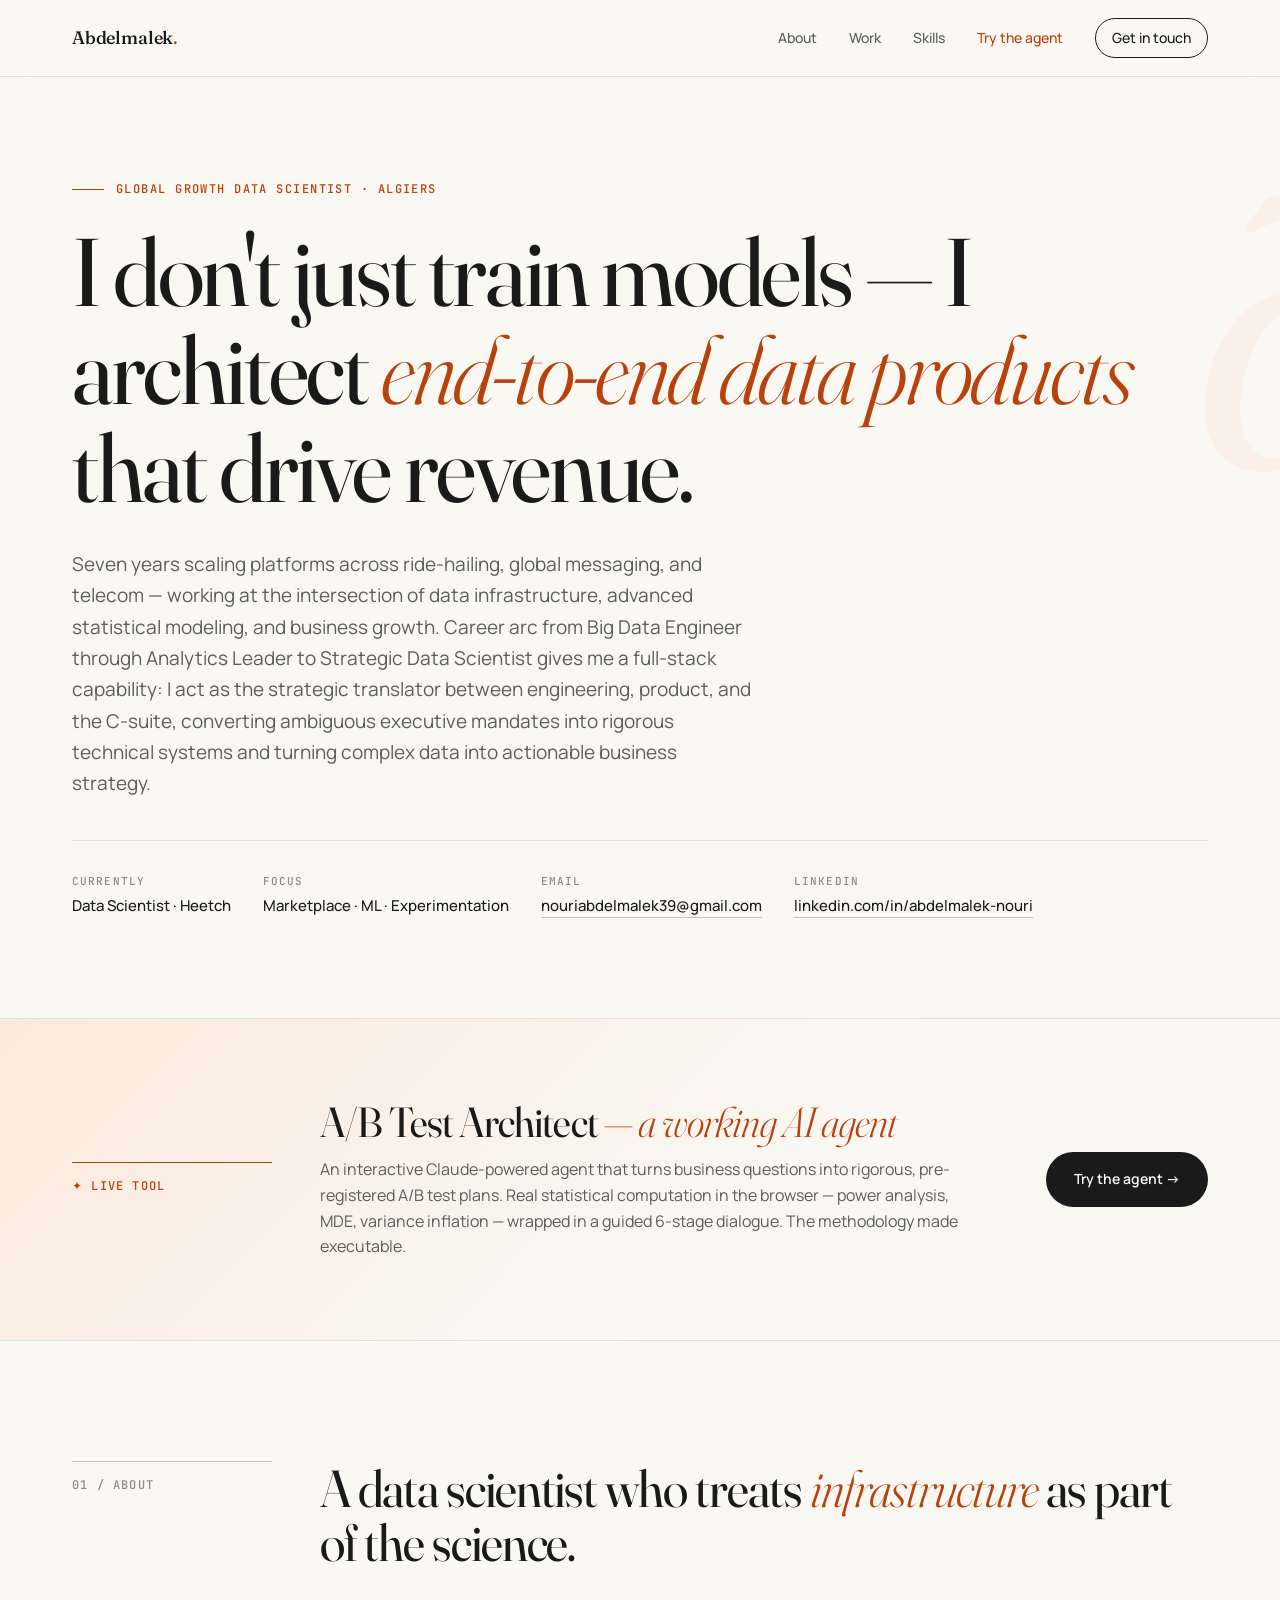
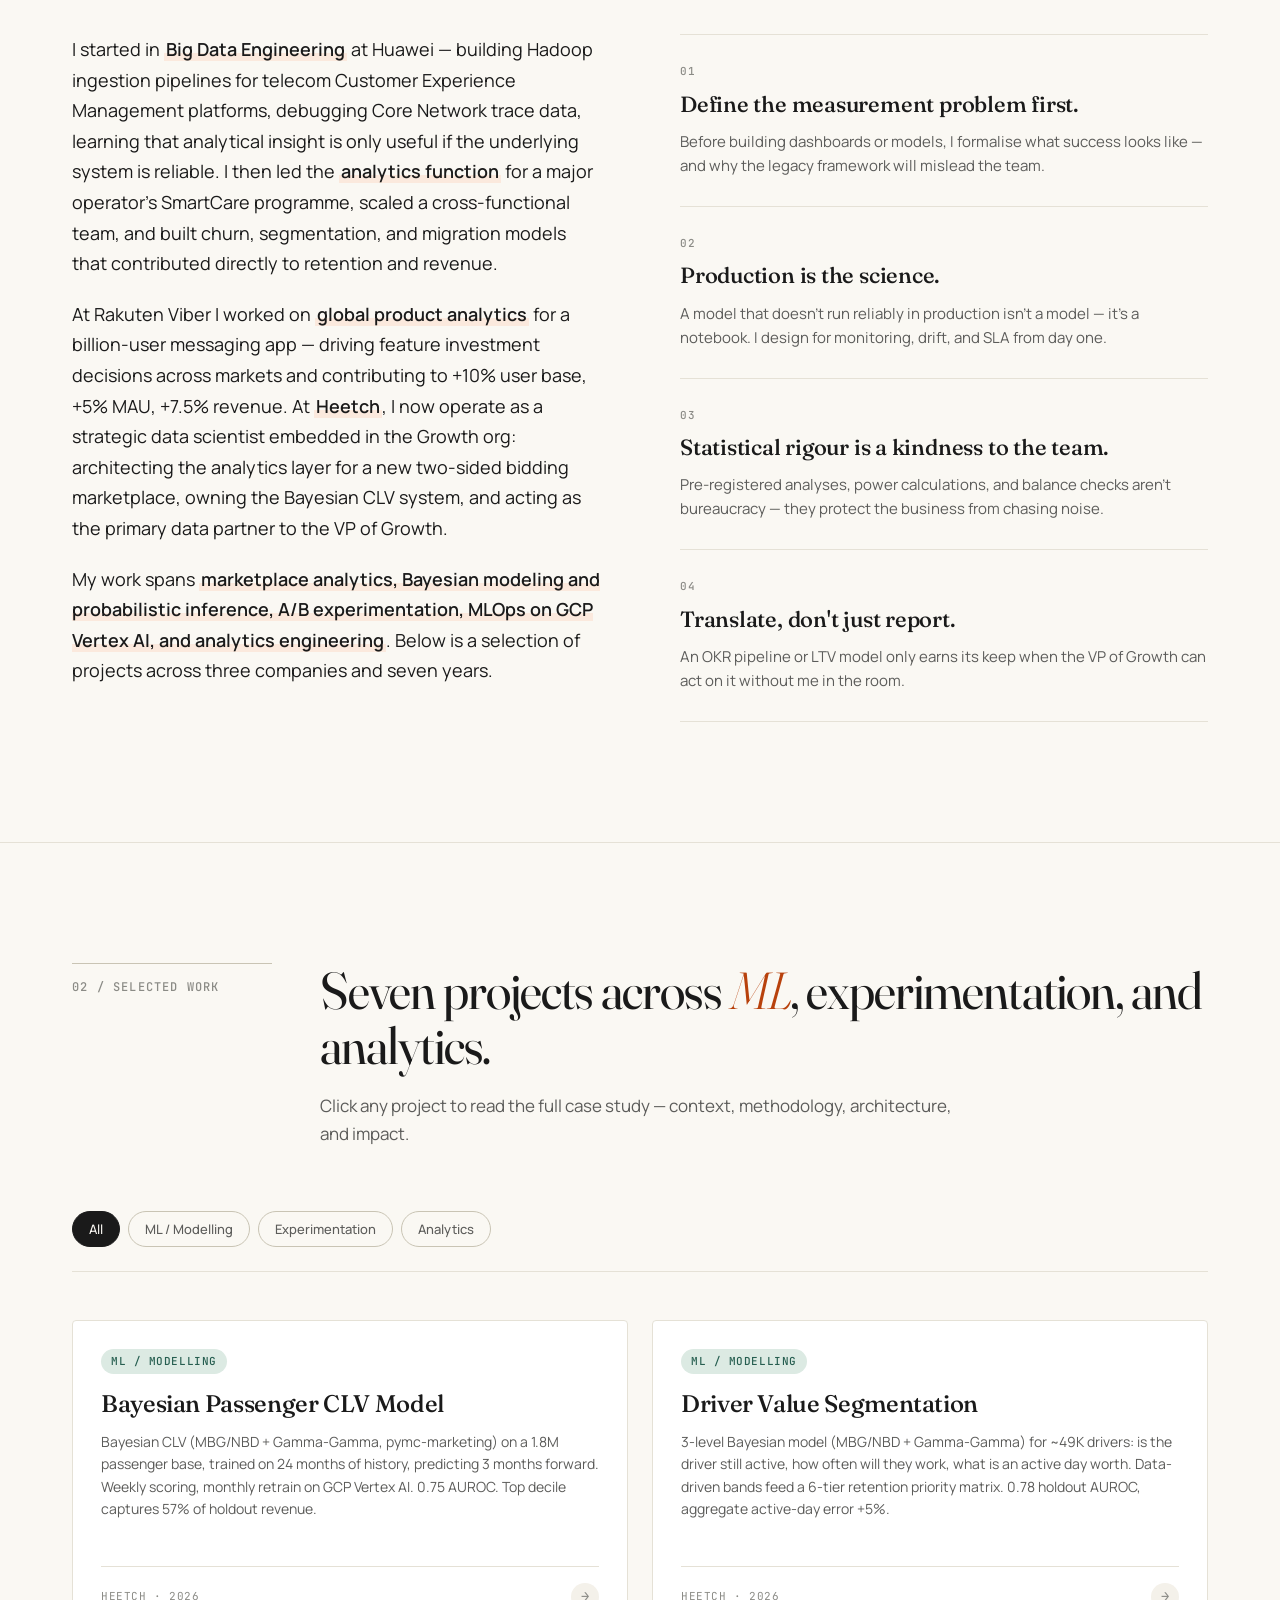
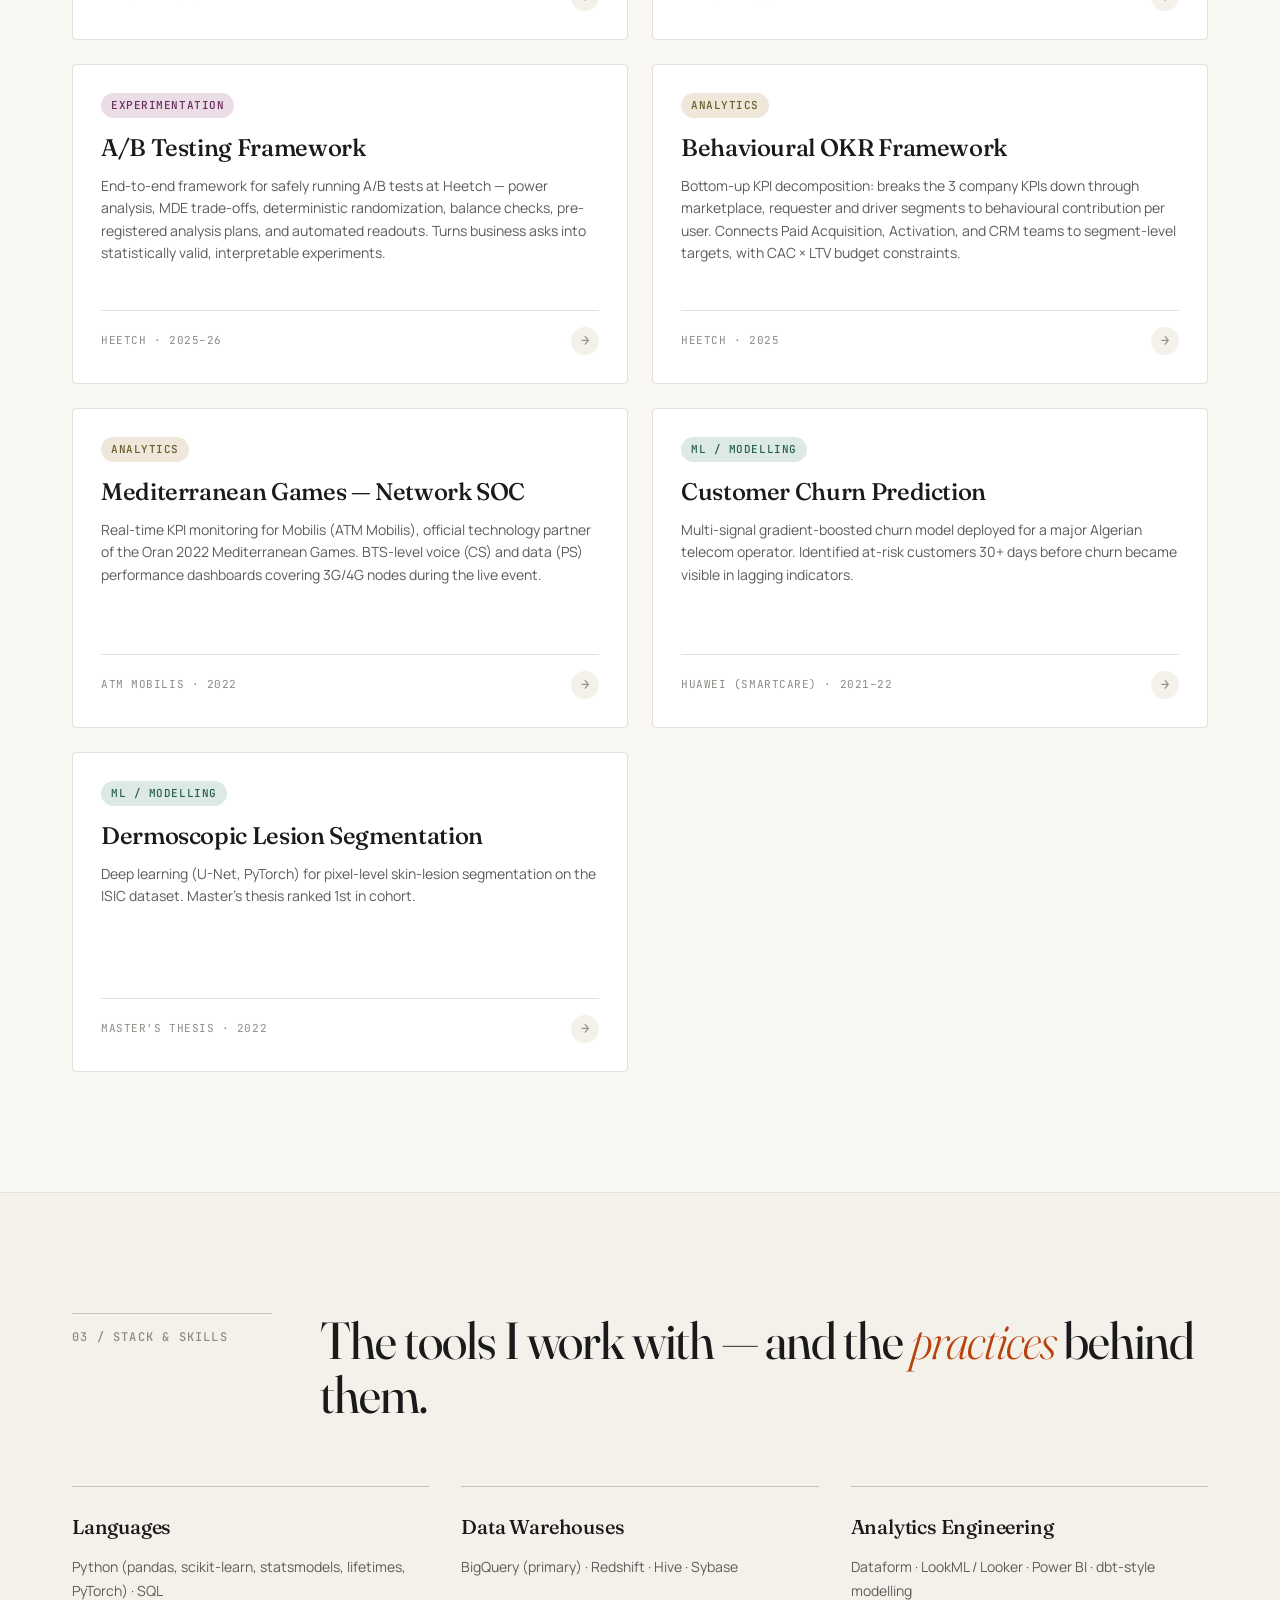
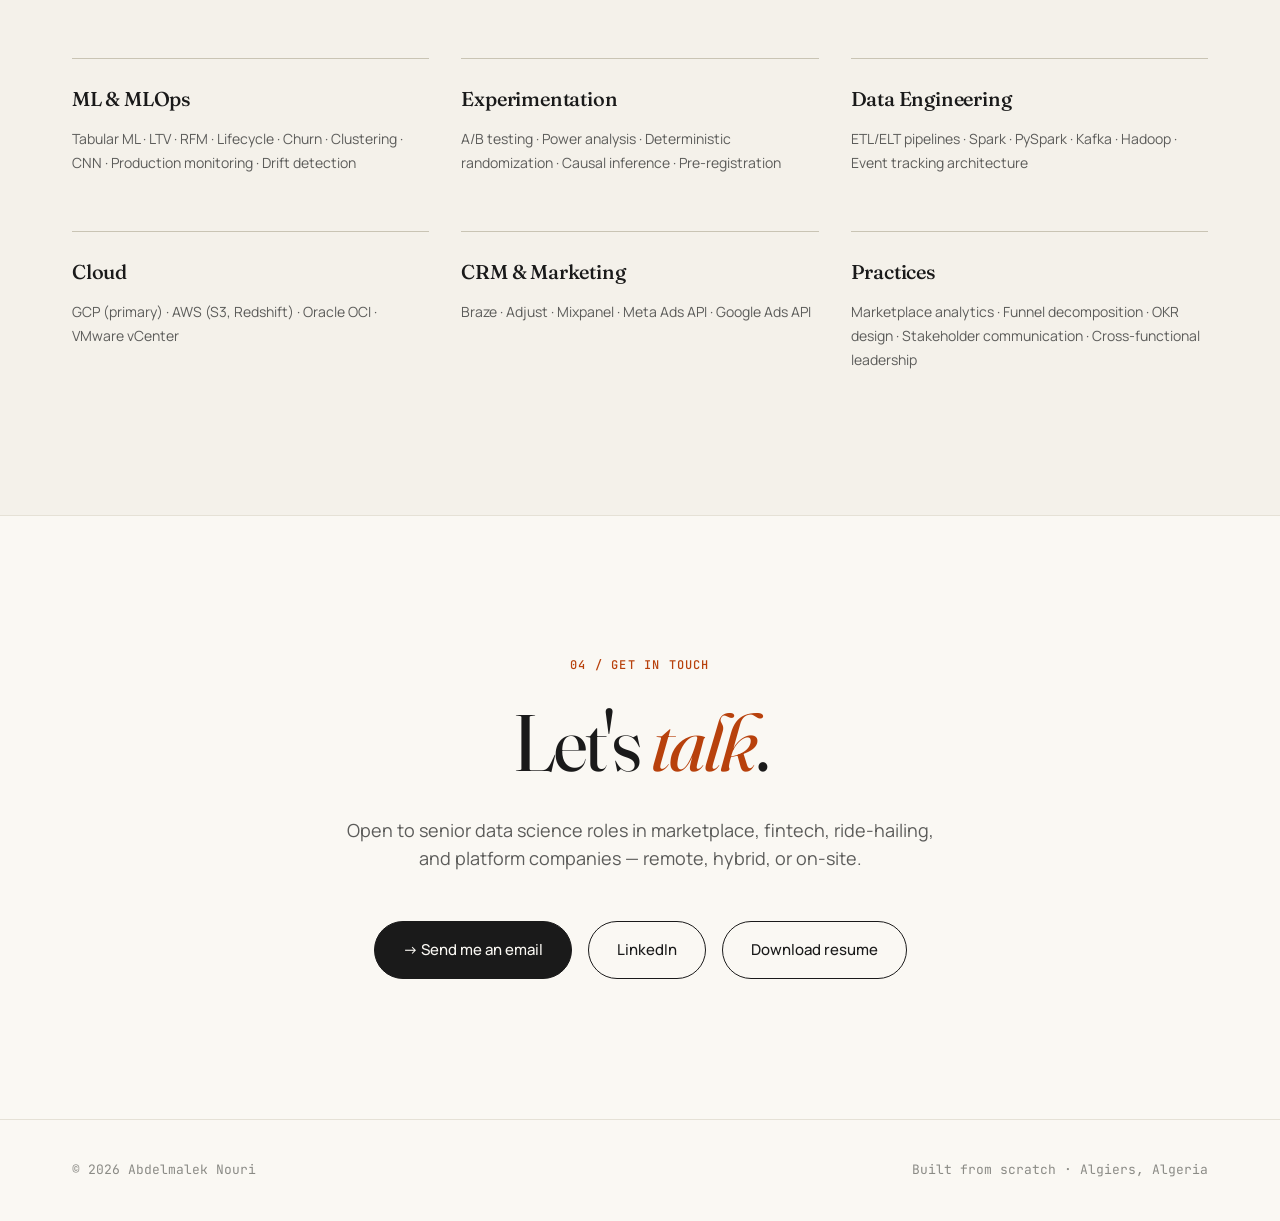
==== index.html @ fe830087 "Initial portfolio site" ====
<!DOCTYPE html>
<html lang="en">
<head>
<meta charset="UTF-8">
<meta name="viewport" content="width=device-width, initial-scale=1.0">
<title>Abdelmalek Nouri — Senior Data Scientist</title>
<meta name="description" content="Portfolio of Abdelmalek Nouri — Senior Data Scientist specializing in marketplace analytics, experimentation, and ML systems for ride-hailing, messaging, and telecom platforms.">
<link rel="preconnect" href="https://fonts.googleapis.com">
<link rel="preconnect" href="https://fonts.gstatic.com" crossorigin>
<link href="https://fonts.googleapis.com/css2?family=Fraunces:opsz,wght@9..144,300;9..144,400;9..144,500;9..144,600&family=Manrope:wght@300;400;500;600;700&family=JetBrains+Mono:wght@400;500&display=swap" rel="stylesheet">
<link rel="stylesheet" href="styles.css">
</head>
<body>

<!-- Top nav -->
<nav class="topnav">
  <div class="nav-inner">
    <a href="index.html" class="nav-brand">Abdelmalek<span>.</span></a>
    <div class="nav-links">
      <a href="#about">About</a>
      <a href="#work">Work</a>
      <a href="#skills">Skills</a>
      <a href="tools/abtest-agent.html" style="color: var(--accent);">Try the agent</a>
      <a href="#contact" class="nav-cta">Get in touch</a>
    </div>
  </div>
</nav>

<!-- Hero -->
<header class="hero" id="top">
  <div class="hero-decor">∂</div>
  <div class="container">
    <div class="hero-eyebrow">Global Growth Data Scientist · Algiers</div>
    <h1 class="hero-title">
      I don't just train models — I architect <em>end-to-end data products</em> that drive revenue.
    </h1>
    <p class="hero-lede">
      Seven years scaling platforms across ride-hailing, global messaging, and telecom —
      working at the intersection of data infrastructure, advanced statistical modeling,
      and business growth. Career arc from Big Data Engineer through Analytics Leader to
      Strategic Data Scientist gives me a full-stack capability: I act as the strategic
      translator between engineering, product, and the C-suite, converting ambiguous
      executive mandates into rigorous technical systems and turning complex data into
      actionable business strategy.
    </p>
    <div class="hero-meta">
      <div class="hero-meta-item">
        <div class="hero-meta-label">Currently</div>
        <div class="hero-meta-value">Data Scientist · Heetch</div>
      </div>
      <div class="hero-meta-item">
        <div class="hero-meta-label">Focus</div>
        <div class="hero-meta-value">Marketplace · ML · Experimentation</div>
      </div>
      <div class="hero-meta-item">
        <div class="hero-meta-label">Email</div>
        <div class="hero-meta-value"><a href="mailto:nouriabdelmalek39@gmail.com">nouriabdelmalek39@gmail.com</a></div>
      </div>
      <div class="hero-meta-item">
        <div class="hero-meta-label">LinkedIn</div>
        <div class="hero-meta-value"><a href="https://linkedin.com/in/abdelmalek-nouri" target="_blank" rel="noopener">linkedin.com/in/abdelmalek-nouri</a></div>
      </div>
    </div>
  </div>
</header>

<!-- Featured: AI Agent -->
<section style="padding: 80px 0; border-bottom: 1px solid var(--line); background: linear-gradient(135deg, var(--accent-soft) 0%, var(--bg) 60%);">
  <div class="container">
    <div class="featured-agent-grid">
      <div style="font-family: var(--mono); font-size: 12px; font-weight: 500; letter-spacing: 0.1em; text-transform: uppercase; color: var(--accent); padding-top: 14px; border-top: 1px solid var(--accent);">
        ✦ Live tool
      </div>
      <div>
        <h2 style="font-family: var(--display); font-weight: 400; font-size: clamp(28px, 4vw, 42px); line-height: 1.1; letter-spacing: -0.02em; margin-bottom: 12px; font-variation-settings: 'opsz' 144;">
          A/B Test Architect <em style="font-style: italic; color: var(--accent); font-weight: 300;">— a working AI agent</em>
        </h2>
        <p style="font-size: 16px; color: var(--text-2); max-width: 640px; line-height: 1.6;">
          An interactive Claude-powered agent that turns business questions into rigorous, pre-registered A/B test plans. Real statistical computation in the browser — power analysis, MDE, variance inflation — wrapped in a guided 6-stage dialogue. The methodology made executable.
        </p>
      </div>
      <a href="tools/abtest-agent.html" class="featured-agent-cta">
        Try the agent →
      </a>
    </div>
  </div>
</section>

<style>
  .featured-agent-grid {
    display: grid;
    grid-template-columns: 200px 1fr auto;
    gap: 48px;
    align-items: center;
  }
  .featured-agent-cta {
    padding: 16px 28px;
    background: var(--text-1);
    color: var(--bg);
    border-radius: 100px;
    text-decoration: none;
    font-weight: 600;
    font-size: 14px;
    white-space: nowrap;
    transition: all 0.2s;
    display: inline-flex;
    align-items: center;
    gap: 8px;
  }
  .featured-agent-cta:hover {
    background: var(--accent);
    transform: translateY(-1px);
  }
  @media (max-width: 800px) {
    .featured-agent-grid {
      grid-template-columns: 1fr;
      gap: 20px;
    }
    .featured-agent-cta {
      justify-self: start;
    }
  }
</style>

<!-- About -->
<section class="about" id="about">
  <div class="container">
    <div class="section-head">
      <div class="section-num">01 / About</div>
      <div>
        <h2 class="section-title">A data scientist who treats <em>infrastructure</em> as part of the science.</h2>
      </div>
    </div>

    <div class="about-grid">
      <div class="about-text">
        <p>
          I started in <strong>Big Data Engineering</strong> at Huawei — building Hadoop
          ingestion pipelines for telecom Customer Experience Management platforms, debugging
          Core Network trace data, learning that analytical insight is only useful if the
          underlying system is reliable. I then led the <strong>analytics function</strong>
          for a major operator's SmartCare programme, scaled a cross-functional team, and
          built churn, segmentation, and migration models that contributed directly to
          retention and revenue.
        </p>
        <p>
          At Rakuten Viber I worked on <strong>global product analytics</strong> for a
          billion-user messaging app — driving feature investment decisions across markets
          and contributing to +10% user base, +5% MAU, +7.5% revenue. At
          <strong>Heetch</strong>, I now operate as a strategic data scientist embedded in
          the Growth org: architecting the analytics layer for a new two-sided bidding
          marketplace, owning the Bayesian CLV system, and acting as the primary data
          partner to the VP of Growth.
        </p>
        <p>
          My work spans <strong>marketplace analytics, Bayesian modeling and probabilistic
          inference, A/B experimentation, MLOps on GCP Vertex AI, and analytics
          engineering</strong>. Below is a selection of projects across three companies and
          seven years.
        </p>
      </div>

      <div class="principles-list">
        <div class="principle">
          <div class="principle-num">01</div>
          <div class="principle-title">Define the measurement problem first.</div>
          <div class="principle-desc">Before building dashboards or models, I formalise what success looks like — and why the legacy framework will mislead the team.</div>
        </div>
        <div class="principle">
          <div class="principle-num">02</div>
          <div class="principle-title">Production is the science.</div>
          <div class="principle-desc">A model that doesn't run reliably in production isn't a model — it's a notebook. I design for monitoring, drift, and SLA from day one.</div>
        </div>
        <div class="principle">
          <div class="principle-num">03</div>
          <div class="principle-title">Statistical rigour is a kindness to the team.</div>
          <div class="principle-desc">Pre-registered analyses, power calculations, and balance checks aren't bureaucracy — they protect the business from chasing noise.</div>
        </div>
        <div class="principle">
          <div class="principle-num">04</div>
          <div class="principle-title">Translate, don't just report.</div>
          <div class="principle-desc">An OKR pipeline or LTV model only earns its keep when the VP of Growth can act on it without me in the room.</div>
        </div>
      </div>
    </div>
  </div>
</section>

<!-- Work -->
<section class="work" id="work">
  <div class="container">
    <div class="section-head">
      <div class="section-num">02 / Selected Work</div>
      <div>
        <h2 class="section-title">Seven projects across <em>ML</em>, experimentation, and analytics.</h2>
        <p class="section-sub">Click any project to read the full case study — context, methodology, architecture, and impact.</p>
      </div>
    </div>

    <!-- Filter -->
    <div class="filter-row" role="tablist">
      <button class="filter-chip active" data-filter="all">All</button>
      <button class="filter-chip" data-filter="ml">ML / Modelling</button>
      <button class="filter-chip" data-filter="experimentation">Experimentation</button>
      <button class="filter-chip" data-filter="analytics">Analytics</button>
    </div>

    <!-- Project Grid -->
    <div class="projects" id="projects">

      <a href="projects/ltv.html" class="project-card" data-tag="ml">
        <span class="project-tag tag-ml">ML / Modelling</span>
        <div class="project-title">Bayesian Passenger CLV Model</div>
        <div class="project-desc">
          Bayesian CLV (MBG/NBD + Gamma-Gamma, pymc-marketing) on a 1.8M passenger base, trained on 24 months of history, predicting 3 months forward. Weekly scoring, monthly retrain on GCP Vertex AI. 0.75 AUROC. Top decile captures 57% of holdout revenue.
        </div>
        <div class="project-meta">
          <span>Heetch · 2026</span>
          <span class="project-arrow">→</span>
        </div>
      </a>

      <a href="projects/driver-value.html" class="project-card" data-tag="ml">
        <span class="project-tag tag-ml">ML / Modelling</span>
        <div class="project-title">Driver Value Segmentation</div>
        <div class="project-desc">
          3-level Bayesian model (MBG/NBD + Gamma-Gamma) for ~49K drivers: is the driver still active, how often will they work, what is an active day worth. Data-driven bands feed a 6-tier retention priority matrix. 0.78 holdout AUROC, aggregate active-day error +5%.
        </div>
        <div class="project-meta">
          <span>Heetch · 2026</span>
          <span class="project-arrow">→</span>
        </div>
      </a>

      <a href="projects/reactivation.html" class="project-card" data-tag="experimentation">
        <span class="project-tag tag-experimentation">Experimentation</span>
        <div class="project-title">A/B Testing Framework</div>
        <div class="project-desc">
          End-to-end framework for safely running A/B tests at Heetch — power analysis, MDE trade-offs, deterministic randomization, balance checks, pre-registered analysis plans, and automated readouts. Turns business asks into statistically valid, interpretable experiments.
        </div>
        <div class="project-meta">
          <span>Heetch · 2025–26</span>
          <span class="project-arrow">→</span>
        </div>
      </a>

      <a href="projects/okr.html" class="project-card" data-tag="analytics">
        <span class="project-tag tag-analytics">Analytics</span>
        <div class="project-title">Behavioural OKR Framework</div>
        <div class="project-desc">
          Bottom-up KPI decomposition: breaks the 3 company KPIs down through marketplace, requester and driver segments to behavioural contribution per user. Connects Paid Acquisition, Activation, and CRM teams to segment-level targets, with CAC × LTV budget constraints.
        </div>
        <div class="project-meta">
          <span>Heetch · 2025</span>
          <span class="project-arrow">→</span>
        </div>
      </a>

      <a href="projects/medgames.html" class="project-card" data-tag="analytics">
        <span class="project-tag tag-analytics">Analytics</span>
        <div class="project-title">Mediterranean Games — Network SOC</div>
        <div class="project-desc">
          Real-time KPI monitoring for Mobilis (ATM Mobilis), official technology partner of the Oran 2022 Mediterranean Games. BTS-level voice (CS) and data (PS) performance dashboards covering 3G/4G nodes during the live event.
        </div>
        <div class="project-meta">
          <span>ATM Mobilis · 2022</span>
          <span class="project-arrow">→</span>
        </div>
      </a>

      <a href="projects/churn.html" class="project-card" data-tag="ml">
        <span class="project-tag tag-ml">ML / Modelling</span>
        <div class="project-title">Customer Churn Prediction</div>
        <div class="project-desc">
          Multi-signal gradient-boosted churn model deployed for a major Algerian telecom operator. Identified at-risk customers 30+ days before churn became visible in lagging indicators.
        </div>
        <div class="project-meta">
          <span>Huawei (SmartCare) · 2021–22</span>
          <span class="project-arrow">→</span>
        </div>
      </a>

      <a href="projects/derm.html" class="project-card" data-tag="ml">
        <span class="project-tag tag-ml">ML / Modelling</span>
        <div class="project-title">Dermoscopic Lesion Segmentation</div>
        <div class="project-desc">
          Deep learning (U-Net, PyTorch) for pixel-level skin-lesion segmentation on the ISIC dataset. Master's thesis ranked 1st in cohort.
        </div>
        <div class="project-meta">
          <span>Master's Thesis · 2022</span>
          <span class="project-arrow">→</span>
        </div>
      </a>

    </div>
  </div>
</section>

<!-- Skills -->
<section class="skills" id="skills">
  <div class="container">
    <div class="section-head">
      <div class="section-num">03 / Stack & Skills</div>
      <div>
        <h2 class="section-title">The tools I work with — and the <em>practices</em> behind them.</h2>
      </div>
    </div>

    <div class="skills-grid">
      <div class="skill-cat">
        <div class="skill-cat-title">Languages</div>
        <div class="skill-cat-list">Python (pandas, scikit-learn, statsmodels, lifetimes, PyTorch) · SQL</div>
      </div>
      <div class="skill-cat">
        <div class="skill-cat-title">Data Warehouses</div>
        <div class="skill-cat-list">BigQuery (primary) · Redshift · Hive · Sybase</div>
      </div>
      <div class="skill-cat">
        <div class="skill-cat-title">Analytics Engineering</div>
        <div class="skill-cat-list">Dataform · LookML / Looker · Power BI · dbt-style modelling</div>
      </div>
      <div class="skill-cat">
        <div class="skill-cat-title">ML & MLOps</div>
        <div class="skill-cat-list">Tabular ML · LTV · RFM · Lifecycle · Churn · Clustering · CNN · Production monitoring · Drift detection</div>
      </div>
      <div class="skill-cat">
        <div class="skill-cat-title">Experimentation</div>
        <div class="skill-cat-list">A/B testing · Power analysis · Deterministic randomization · Causal inference · Pre-registration</div>
      </div>
      <div class="skill-cat">
        <div class="skill-cat-title">Data Engineering</div>
        <div class="skill-cat-list">ETL/ELT pipelines · Spark · PySpark · Kafka · Hadoop · Event tracking architecture</div>
      </div>
      <div class="skill-cat">
        <div class="skill-cat-title">Cloud</div>
        <div class="skill-cat-list">GCP (primary) · AWS (S3, Redshift) · Oracle OCI · VMware vCenter</div>
      </div>
      <div class="skill-cat">
        <div class="skill-cat-title">CRM & Marketing</div>
        <div class="skill-cat-list">Braze · Adjust · Mixpanel · Meta Ads API · Google Ads API</div>
      </div>
      <div class="skill-cat">
        <div class="skill-cat-title">Practices</div>
        <div class="skill-cat-list">Marketplace analytics · Funnel decomposition · OKR design · Stakeholder communication · Cross-functional leadership</div>
      </div>
    </div>
  </div>
</section>

<!-- Contact -->
<section class="contact" id="contact">
  <div class="container-narrow">
    <div class="contact-eyebrow">04 / Get in touch</div>
    <h2 class="contact-title">Let's <em>talk</em>.</h2>
    <p style="font-size: 18px; color: var(--text-2); max-width: 600px; margin: 0 auto 48px;">
      Open to senior data science roles in marketplace, fintech, ride-hailing, and platform companies — remote, hybrid, or on-site.
    </p>
    <div class="contact-links">
      <a class="contact-link primary" href="mailto:nouriabdelmalek39@gmail.com">→ Send me an email</a>
      <a class="contact-link" href="https://linkedin.com/in/abdelmalek-nouri" target="_blank" rel="noopener">LinkedIn</a>
      <a class="contact-link" href="resume.pdf" target="_blank">Download resume</a>
    </div>
  </div>
</section>

<footer>
  <div class="container">
    <div class="footer-inner">
      <div>© 2026 Abdelmalek Nouri</div>
      <div>Built from scratch · Algiers, Algeria</div>
    </div>
  </div>
</footer>

<script>
  // Filter
  document.querySelectorAll('.filter-chip').forEach(chip => {
    chip.addEventListener('click', () => {
      document.querySelectorAll('.filter-chip').forEach(c => c.classList.remove('active'));
      chip.classList.add('active');
      const f = chip.dataset.filter;
      document.querySelectorAll('.project-card').forEach(card => {
        card.classList.toggle('hidden', f !== 'all' && card.dataset.tag !== f);
      });
    });
  });
</script>

</body>
</html>
---- styles.css ----
/* ═══════════════════════════════════════════════════════════
   Abdelmalek Nouri — Portfolio Stylesheet
   Editorial / refined aesthetic · Light theme
═══════════════════════════════════════════════════════════════ */

:root {
  --bg: #FAF8F3;
  --bg-elev: #FFFFFF;
  --bg-card: #F4F1EA;
  --text-1: #1A1A1A;
  --text-2: #5C5C5A;
  --text-3: #8B8B86;
  --line: #E5E1D6;
  --line-strong: #C9C4B4;
  --accent: #B8410C;
  --accent-soft: #FBE9DD;
  --teal: #265E50;
  --teal-soft: #DCEAE3;
  --navy: #1E3A5F;
  --navy-soft: #DDE5EE;
  --plum: #6B2D5C;
  --plum-soft: #EBDDE6;
  --olive: #6B5B2D;
  --olive-soft: #EFE8DA;
  --shadow-sm: 0 1px 2px rgba(20, 18, 12, 0.04);
  --shadow-md: 0 4px 16px rgba(20, 18, 12, 0.06);
  --shadow-lg: 0 24px 60px rgba(20, 18, 12, 0.12);
  --display: 'Fraunces', Georgia, serif;
  --sans: 'Manrope', -apple-system, BlinkMacSystemFont, system-ui, sans-serif;
  --mono: 'JetBrains Mono', 'SF Mono', Consolas, monospace;
}

* { margin: 0; padding: 0; box-sizing: border-box; }
html { scroll-behavior: smooth; }
body {
  font-family: var(--sans);
  background: var(--bg);
  color: var(--text-1);
  line-height: 1.6;
  -webkit-font-smoothing: antialiased;
  -moz-osx-font-smoothing: grayscale;
  overflow-x: hidden;
}
img { max-width: 100%; display: block; }
a { color: inherit; }

/* ─── Layout primitives ────────────────────────────────────── */
.container { max-width: 1200px; margin: 0 auto; padding: 0 32px; }
.container-narrow { max-width: 880px; margin: 0 auto; padding: 0 32px; }
.container-prose { max-width: 720px; margin: 0 auto; padding: 0 32px; }

/* ─── Top nav ──────────────────────────────────────────────── */
nav.topnav {
  position: fixed; top: 0; left: 0; right: 0; z-index: 100;
  background: rgba(250, 248, 243, 0.85);
  backdrop-filter: blur(12px);
  -webkit-backdrop-filter: blur(12px);
  border-bottom: 1px solid var(--line);
}
.nav-inner {
  max-width: 1200px; margin: 0 auto; padding: 18px 32px;
  display: flex; align-items: center; justify-content: space-between;
}
.nav-brand {
  font-family: var(--display); font-weight: 500; font-size: 18px;
  letter-spacing: -0.01em; color: var(--text-1); text-decoration: none;
}
.nav-brand span { color: var(--accent); }
.nav-links { display: flex; gap: 32px; align-items: center; }
.nav-links a {
  color: var(--text-2); text-decoration: none;
  font-size: 14px; font-weight: 500; transition: color 0.2s;
}
.nav-links a:hover, .nav-links a.active { color: var(--accent); }
.nav-cta {
  padding: 8px 16px; border: 1px solid var(--text-1); border-radius: 100px;
  color: var(--text-1) !important; font-weight: 500; transition: all 0.2s;
}
.nav-cta:hover { background: var(--text-1); color: var(--bg) !important; }
@media (max-width: 720px) {
  .nav-links a:not(.nav-cta) { display: none; }
}

/* ─── Hero ─────────────────────────────────────────────────── */
header.hero {
  padding: 180px 0 100px;
  position: relative;
  border-bottom: 1px solid var(--line);
  overflow: hidden;
}
.hero-eyebrow {
  font-family: var(--mono); font-size: 12px; font-weight: 500;
  letter-spacing: 0.12em; text-transform: uppercase; color: var(--accent);
  display: flex; align-items: center; gap: 12px;
  margin-bottom: 24px;
}
.hero-eyebrow::before {
  content: ''; width: 32px; height: 1px; background: var(--accent);
}
h1.hero-title {
  font-family: var(--display); font-weight: 400;
  font-size: clamp(48px, 8vw, 96px);
  line-height: 1.02; letter-spacing: -0.025em;
  color: var(--text-1); margin-bottom: 32px;
  font-variation-settings: 'opsz' 144;
}
.hero-title em {
  font-style: italic; font-weight: 300; color: var(--accent);
  font-variation-settings: 'opsz' 144;
}
.hero-lede {
  font-size: 19px; line-height: 1.65; color: var(--text-2);
  max-width: 680px; font-weight: 400; margin-bottom: 40px;
}
.hero-meta {
  display: flex; flex-wrap: wrap; gap: 32px;
  padding-top: 32px; border-top: 1px solid var(--line);
}
.hero-meta-item { display: flex; flex-direction: column; gap: 4px; }
.hero-meta-label {
  font-family: var(--mono); font-size: 11px; font-weight: 500;
  letter-spacing: 0.1em; text-transform: uppercase; color: var(--text-3);
}
.hero-meta-value { font-size: 15px; font-weight: 500; color: var(--text-1); }
.hero-meta-value a {
  color: inherit; text-decoration: none;
  border-bottom: 1px solid var(--line-strong); padding-bottom: 1px;
}
.hero-meta-value a:hover { color: var(--accent); border-color: var(--accent); }

.hero-decor {
  position: absolute; top: 140px; right: -100px;
  font-family: var(--display); font-style: italic; font-weight: 300;
  font-size: 380px; line-height: 1; color: var(--accent-soft);
  opacity: 0.5; pointer-events: none; user-select: none;
  font-variation-settings: 'opsz' 144;
}
@media (max-width: 900px) { .hero-decor { display: none; } }

/* ─── Section header pattern ───────────────────────────────── */
.section-head {
  display: grid; grid-template-columns: 200px 1fr;
  gap: 48px; margin-bottom: 64px; align-items: start;
}
@media (max-width: 720px) {
  .section-head { grid-template-columns: 1fr; gap: 16px; }
}
.section-num {
  font-family: var(--mono); font-size: 12px; font-weight: 500;
  letter-spacing: 0.1em; text-transform: uppercase; color: var(--text-3);
  padding-top: 14px; border-top: 1px solid var(--line-strong);
}
.section-title {
  font-family: var(--display); font-weight: 400;
  font-size: clamp(32px, 5vw, 52px); line-height: 1.05;
  letter-spacing: -0.02em; color: var(--text-1);
  font-variation-settings: 'opsz' 144;
}
.section-title em { font-style: italic; color: var(--accent); font-weight: 300; }
.section-sub {
  font-size: 17px; line-height: 1.6; color: var(--text-2);
  margin-top: 20px; max-width: 640px;
}

/* ─── About section ────────────────────────────────────────── */
section.about { padding: 120px 0; border-bottom: 1px solid var(--line); }
.about-grid {
  display: grid; grid-template-columns: 1fr 1fr;
  gap: 80px; align-items: start;
}
@media (max-width: 800px) { .about-grid { grid-template-columns: 1fr; gap: 40px; } }
.about-text p {
  font-size: 18px; line-height: 1.7; color: var(--text-1);
  margin-bottom: 20px;
}
.about-text p strong {
  font-weight: 600; color: var(--text-1);
  background: linear-gradient(transparent 65%, var(--accent-soft) 65%);
  padding: 0 2px;
}
.principles-list { display: flex; flex-direction: column; gap: 0; }
.principle { padding: 28px 0; border-top: 1px solid var(--line); }
.principle:last-child { border-bottom: 1px solid var(--line); }
.principle-num {
  font-family: var(--mono); font-size: 11px; font-weight: 500;
  color: var(--text-3); letter-spacing: 0.1em;
}
.principle-title {
  font-family: var(--display); font-weight: 500; font-size: 22px;
  margin: 6px 0 8px; letter-spacing: -0.01em;
}
.principle-desc { font-size: 15px; color: var(--text-2); line-height: 1.6; }

/* ─── Filter chips ─────────────────────────────────────────── */
section.work { padding: 120px 0; }
.filter-row {
  display: flex; flex-wrap: wrap; gap: 8px;
  margin-bottom: 48px; padding-bottom: 24px;
  border-bottom: 1px solid var(--line);
}
.filter-chip {
  font-family: var(--sans); font-size: 13px; font-weight: 500;
  color: var(--text-2);
  padding: 8px 16px; border-radius: 100px;
  border: 1px solid var(--line-strong); background: transparent;
  cursor: pointer; transition: all 0.2s;
}
.filter-chip:hover { color: var(--text-1); border-color: var(--text-1); }
.filter-chip.active {
  background: var(--text-1); color: var(--bg); border-color: var(--text-1);
}

/* ─── Project grid ─────────────────────────────────────────── */
.projects {
  display: grid; grid-template-columns: repeat(auto-fill, minmax(380px, 1fr));
  gap: 24px;
}
@media (max-width: 600px) { .projects { grid-template-columns: 1fr; } }
.project-card {
  background: var(--bg-elev);
  border: 1px solid var(--line);
  border-radius: 4px;
  padding: 28px;
  transition: all 0.3s cubic-bezier(0.2, 0.8, 0.2, 1);
  display: flex; flex-direction: column;
  min-height: 320px;
  position: relative;
  text-decoration: none;
  color: inherit;
}
.project-card:hover {
  border-color: var(--text-1);
  transform: translateY(-2px);
  box-shadow: var(--shadow-md);
}
.project-card.hidden { display: none; }
.project-tag {
  display: inline-block;
  font-family: var(--mono); font-size: 11px; font-weight: 500;
  letter-spacing: 0.05em; text-transform: uppercase;
  padding: 4px 10px; border-radius: 100px;
  margin-bottom: 16px; align-self: flex-start;
}
.tag-ml { background: var(--teal-soft); color: var(--teal); }
.tag-experimentation { background: var(--plum-soft); color: var(--plum); }
.tag-analytics { background: var(--olive-soft); color: var(--olive); }
.project-title {
  font-family: var(--display); font-weight: 500;
  font-size: 24px; line-height: 1.2;
  letter-spacing: -0.015em;
  margin-bottom: 12px; color: var(--text-1);
}
.project-desc {
  font-size: 14px; line-height: 1.6; color: var(--text-2);
  margin-bottom: 20px; flex: 1;
}
.project-meta {
  display: flex; justify-content: space-between; align-items: center;
  padding-top: 16px; border-top: 1px solid var(--line);
  font-family: var(--mono); font-size: 11px; color: var(--text-3);
  letter-spacing: 0.05em; text-transform: uppercase;
}
.project-arrow {
  width: 28px; height: 28px; border-radius: 100%;
  background: var(--bg-card);
  display: flex; align-items: center; justify-content: center;
  transition: all 0.3s;
  font-size: 14px;
}
.project-card:hover .project-arrow {
  background: var(--accent); color: var(--bg);
  transform: rotate(-45deg);
}

/* ─── Skills section ───────────────────────────────────────── */
section.skills {
  padding: 120px 0;
  border-top: 1px solid var(--line);
  background: var(--bg-card);
}
.skills-grid {
  display: grid; grid-template-columns: repeat(auto-fit, minmax(280px, 1fr));
  gap: 32px;
}
.skill-cat { padding: 24px 0; border-top: 1px solid var(--line-strong); }
.skill-cat-title {
  font-family: var(--display); font-weight: 500; font-size: 20px;
  letter-spacing: -0.01em; margin-bottom: 12px;
}
.skill-cat-list { font-size: 14px; color: var(--text-2); line-height: 1.7; }

/* ─── Contact section ──────────────────────────────────────── */
section.contact {
  padding: 140px 0;
  border-top: 1px solid var(--line);
  text-align: center;
}
.contact-eyebrow {
  font-family: var(--mono); font-size: 12px; font-weight: 500;
  letter-spacing: 0.1em; text-transform: uppercase; color: var(--accent);
  margin-bottom: 24px;
}
.contact-title {
  font-family: var(--display); font-weight: 400;
  font-size: clamp(40px, 7vw, 80px);
  line-height: 1.05; letter-spacing: -0.025em;
  margin-bottom: 32px;
  font-variation-settings: 'opsz' 144;
}
.contact-title em { font-style: italic; color: var(--accent); }
.contact-links {
  display: flex; justify-content: center; gap: 16px; flex-wrap: wrap;
}
.contact-link {
  padding: 16px 28px;
  border: 1px solid var(--text-1);
  border-radius: 100px;
  color: var(--text-1); text-decoration: none;
  font-weight: 500; font-size: 15px;
  transition: all 0.2s;
  display: inline-flex; align-items: center; gap: 10px;
}
.contact-link:hover { background: var(--text-1); color: var(--bg); }
.contact-link.primary { background: var(--text-1); color: var(--bg); }
.contact-link.primary:hover {
  background: var(--accent); border-color: var(--accent);
}

/* ─── Footer ───────────────────────────────────────────────── */
footer {
  padding: 40px 0;
  border-top: 1px solid var(--line);
  background: var(--bg);
}
.footer-inner {
  display: flex; justify-content: space-between; align-items: center;
  flex-wrap: wrap; gap: 16px;
  font-size: 13px; color: var(--text-3);
  font-family: var(--mono);
}

/* ═══════════════════════════════════════════════════════════
   PROJECT DETAIL PAGE STYLES
═══════════════════════════════════════════════════════════════ */

.project-page { padding: 140px 0 80px; }

.breadcrumb {
  font-family: var(--mono); font-size: 12px;
  color: var(--text-3); letter-spacing: 0.05em;
  text-transform: uppercase;
  margin-bottom: 32px;
}
.breadcrumb a {
  color: var(--text-2); text-decoration: none;
  border-bottom: 1px solid var(--line-strong);
  padding-bottom: 1px; transition: all 0.2s;
}
.breadcrumb a:hover { color: var(--accent); border-color: var(--accent); }
.breadcrumb-sep { margin: 0 12px; color: var(--text-3); }

.project-header { margin-bottom: 72px; padding-bottom: 56px; border-bottom: 1px solid var(--line); }
.project-tag-row {
  display: flex; flex-wrap: wrap; gap: 8px; margin-bottom: 24px;
}
.project-tag-row .project-tag { margin-bottom: 0; }
.project-tag-secondary {
  background: var(--bg-card); color: var(--text-2);
  border: 1px solid var(--line);
}

h1.project-h1 {
  font-family: var(--display); font-weight: 400;
  font-size: clamp(40px, 6.5vw, 72px);
  line-height: 1.05; letter-spacing: -0.025em;
  margin-bottom: 24px;
  font-variation-settings: 'opsz' 144;
}
h1.project-h1 em { font-style: italic; color: var(--accent); font-weight: 300; }
.project-context {
  font-size: 19px; line-height: 1.65; color: var(--text-2);
  max-width: 760px;
  font-weight: 400;
}

/* Meta grid (Company / Role / Team / Year) */
.meta-grid {
  display: grid;
  grid-template-columns: repeat(auto-fit, minmax(160px, 1fr));
  gap: 16px;
  margin-top: 56px;
}
.meta-cell {
  padding: 18px;
  background: var(--bg-card);
  border-radius: 4px;
}
.meta-cell-label {
  font-family: var(--mono); font-size: 10px; font-weight: 500;
  letter-spacing: 0.1em; text-transform: uppercase; color: var(--text-3);
  margin-bottom: 6px;
}
.meta-cell-value {
  font-size: 15px; font-weight: 500; color: var(--text-1);
  line-height: 1.3;
}

/* Section blocks within project page */
.proj-section { margin-bottom: 64px; }
.proj-section h2 {
  font-family: var(--display); font-weight: 500;
  font-size: clamp(28px, 4vw, 36px);
  letter-spacing: -0.015em; line-height: 1.1;
  margin-bottom: 24px;
  display: flex; align-items: baseline; gap: 14px;
}
.proj-section h2::before {
  content: ''; width: 6px; height: 6px; border-radius: 100%;
  background: var(--accent); flex-shrink: 0;
}
.proj-section h3 {
  font-family: var(--display); font-weight: 500;
  font-size: 22px; letter-spacing: -0.01em;
  margin: 32px 0 14px;
}
.proj-section p {
  font-size: 17px; line-height: 1.75; color: var(--text-1);
  margin-bottom: 18px;
}
.proj-section p strong {
  font-weight: 600;
  background: linear-gradient(transparent 65%, var(--accent-soft) 65%);
  padding: 0 2px;
}
.proj-section ul {
  list-style: none; padding: 0; margin: 0 0 24px;
}
.proj-section ul li {
  font-size: 16px; line-height: 1.75; color: var(--text-1);
  padding-left: 26px; position: relative; margin-bottom: 12px;
}
.proj-section ul li::before {
  content: '→'; position: absolute; left: 0;
  color: var(--accent); font-family: var(--mono);
  font-size: 16px;
}
.proj-section ul li strong { font-weight: 600; }
.proj-section code {
  font-family: var(--mono); font-size: 0.92em;
  background: var(--bg-card);
  padding: 2px 6px; border-radius: 3px;
  color: var(--text-1);
  border: 1px solid var(--line);
}

/* Code blocks */
.code-block {
  font-family: var(--mono); font-size: 13px; line-height: 1.7;
  background: #1A1A1A; color: #F4F1EA;
  padding: 24px 28px; border-radius: 4px;
  margin: 20px 0;
  overflow-x: auto;
  white-space: pre-wrap;
}
.code-block .c-key { color: #F5C283; }
.code-block .c-num { color: #B8D8B8; }
.code-block .c-comment { color: #888; font-style: italic; }
.code-block .c-str { color: #C8A37A; }

/* Pull quote */
.pull-quote {
  font-family: var(--display); font-style: italic;
  font-weight: 300; font-size: clamp(22px, 3vw, 28px);
  line-height: 1.4; color: var(--text-1);
  padding: 36px 40px; margin: 40px 0;
  border-left: 3px solid var(--accent);
  background: var(--bg-card);
}
.pull-quote::before { content: '"'; color: var(--accent); }
.pull-quote::after { content: '"'; color: var(--accent); }

/* Diagrams */
.diagram-frame {
  background: var(--bg-elev);
  border: 1px solid var(--line);
  border-radius: 4px;
  padding: 32px;
  margin: 24px 0;
}
.diagram-frame svg { display: block; max-width: 100%; height: auto; }
.diagram-caption {
  font-family: var(--mono); font-size: 11px;
  color: var(--text-3); letter-spacing: 0.05em;
  text-align: center;
  margin-top: 16px; padding-top: 16px;
  border-top: 1px solid var(--line);
  text-transform: uppercase;
}

/* Impact metric tiles */
.metric-grid {
  display: grid;
  grid-template-columns: repeat(auto-fit, minmax(180px, 1fr));
  gap: 12px;
  margin: 28px 0;
}
.metric-tile {
  padding: 28px 22px;
  background: var(--bg-elev);
  border: 1px solid var(--line);
  border-radius: 4px;
  text-align: left;
}
.metric-tile-value {
  font-family: var(--display); font-weight: 400;
  font-size: 42px; line-height: 1;
  color: var(--accent);
  letter-spacing: -0.02em;
  margin-bottom: 10px;
  font-variation-settings: 'opsz' 144;
}
.metric-tile-label {
  font-size: 14px; line-height: 1.4;
  color: var(--text-2);
}

/* Stack pills */
.stack-pills { display: flex; flex-wrap: wrap; gap: 10px; }
.stack-pill {
  font-family: var(--mono); font-size: 12px; font-weight: 500;
  padding: 7px 13px; border-radius: 4px;
  background: var(--bg-card); color: var(--text-1);
  border: 1px solid var(--line);
}

/* Two-column comparison */
.compare-grid {
  display: grid; grid-template-columns: 1fr 1fr;
  gap: 16px; margin: 24px 0;
}
@media (max-width: 600px) { .compare-grid { grid-template-columns: 1fr; } }
.compare-cell {
  padding: 24px;
  background: var(--bg-elev);
  border: 1px solid var(--line);
  border-radius: 4px;
}
.compare-cell.before { border-left: 3px solid var(--text-3); }
.compare-cell.after  { border-left: 3px solid var(--accent); }
.compare-label {
  font-family: var(--mono); font-size: 11px; font-weight: 500;
  letter-spacing: 0.1em; text-transform: uppercase;
  color: var(--text-3); margin-bottom: 12px;
}
.compare-cell.after .compare-label { color: var(--accent); }
.compare-text { font-size: 15px; line-height: 1.6; color: var(--text-1); }

/* Bottom navigation between projects */
.proj-footer-nav {
  display: grid; grid-template-columns: 1fr 1fr;
  gap: 16px;
  margin-top: 96px; padding-top: 56px;
  border-top: 1px solid var(--line);
}
@media (max-width: 600px) { .proj-footer-nav { grid-template-columns: 1fr; } }
.proj-nav-link {
  display: block;
  padding: 28px;
  background: var(--bg-elev);
  border: 1px solid var(--line);
  border-radius: 4px;
  text-decoration: none; color: inherit;
  transition: all 0.2s;
}
.proj-nav-link:hover {
  border-color: var(--text-1);
  transform: translateY(-2px);
  box-shadow: var(--shadow-md);
}
.proj-nav-direction {
  font-family: var(--mono); font-size: 11px; font-weight: 500;
  letter-spacing: 0.1em; text-transform: uppercase;
  color: var(--text-3); margin-bottom: 8px;
}
.proj-nav-title {
  font-family: var(--display); font-weight: 500;
  font-size: 20px; letter-spacing: -0.01em;
  color: var(--text-1);
}
.proj-nav-link.next { text-align: right; }

/* Scroll-triggered fade */
.fade-in {
  opacity: 0;
  transform: translateY(20px);
  transition: opacity 0.8s ease, transform 0.8s cubic-bezier(0.2, 0.8, 0.2, 1);
}
.fade-in.visible { opacity: 1; transform: translateY(0); }

/* Print */
@media print {
  nav.topnav, .contact-links, .filter-row, .proj-footer-nav { display: none !important; }
  .project-card, .proj-section { break-inside: avoid; }
}
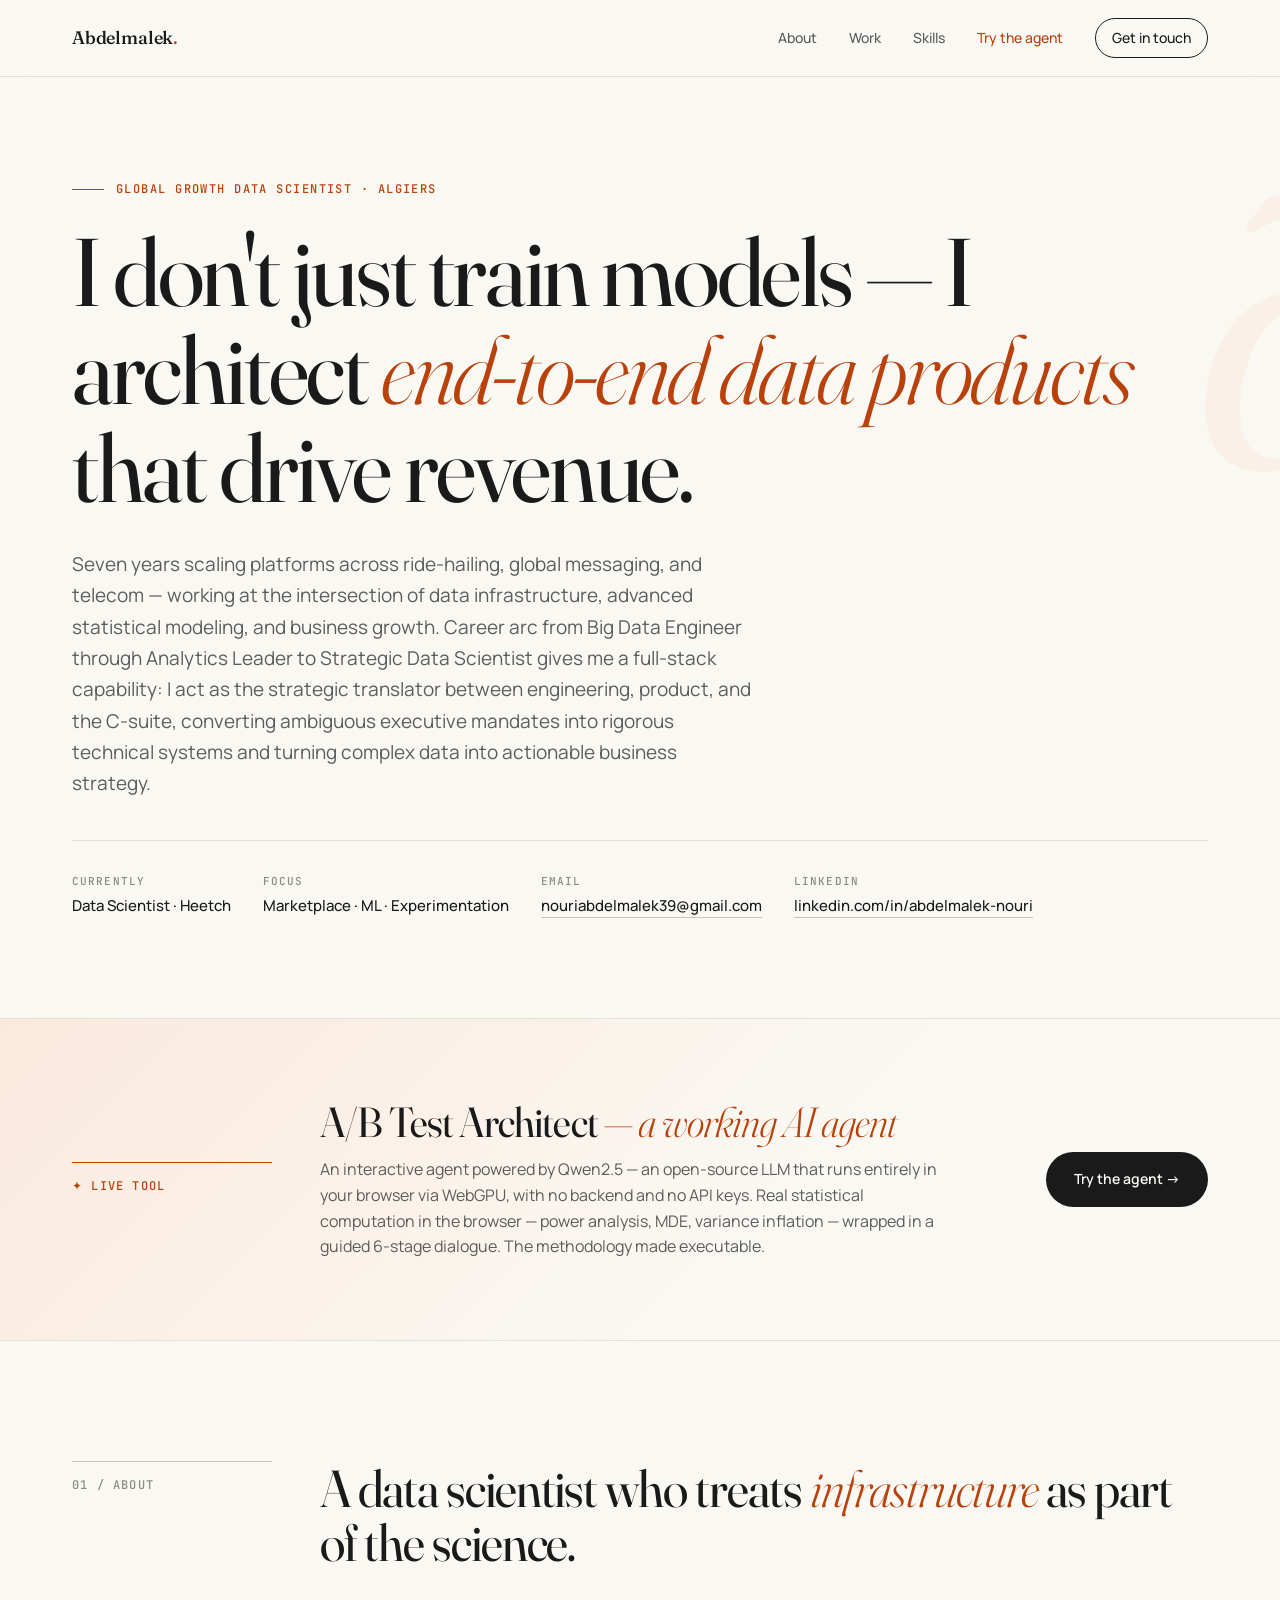
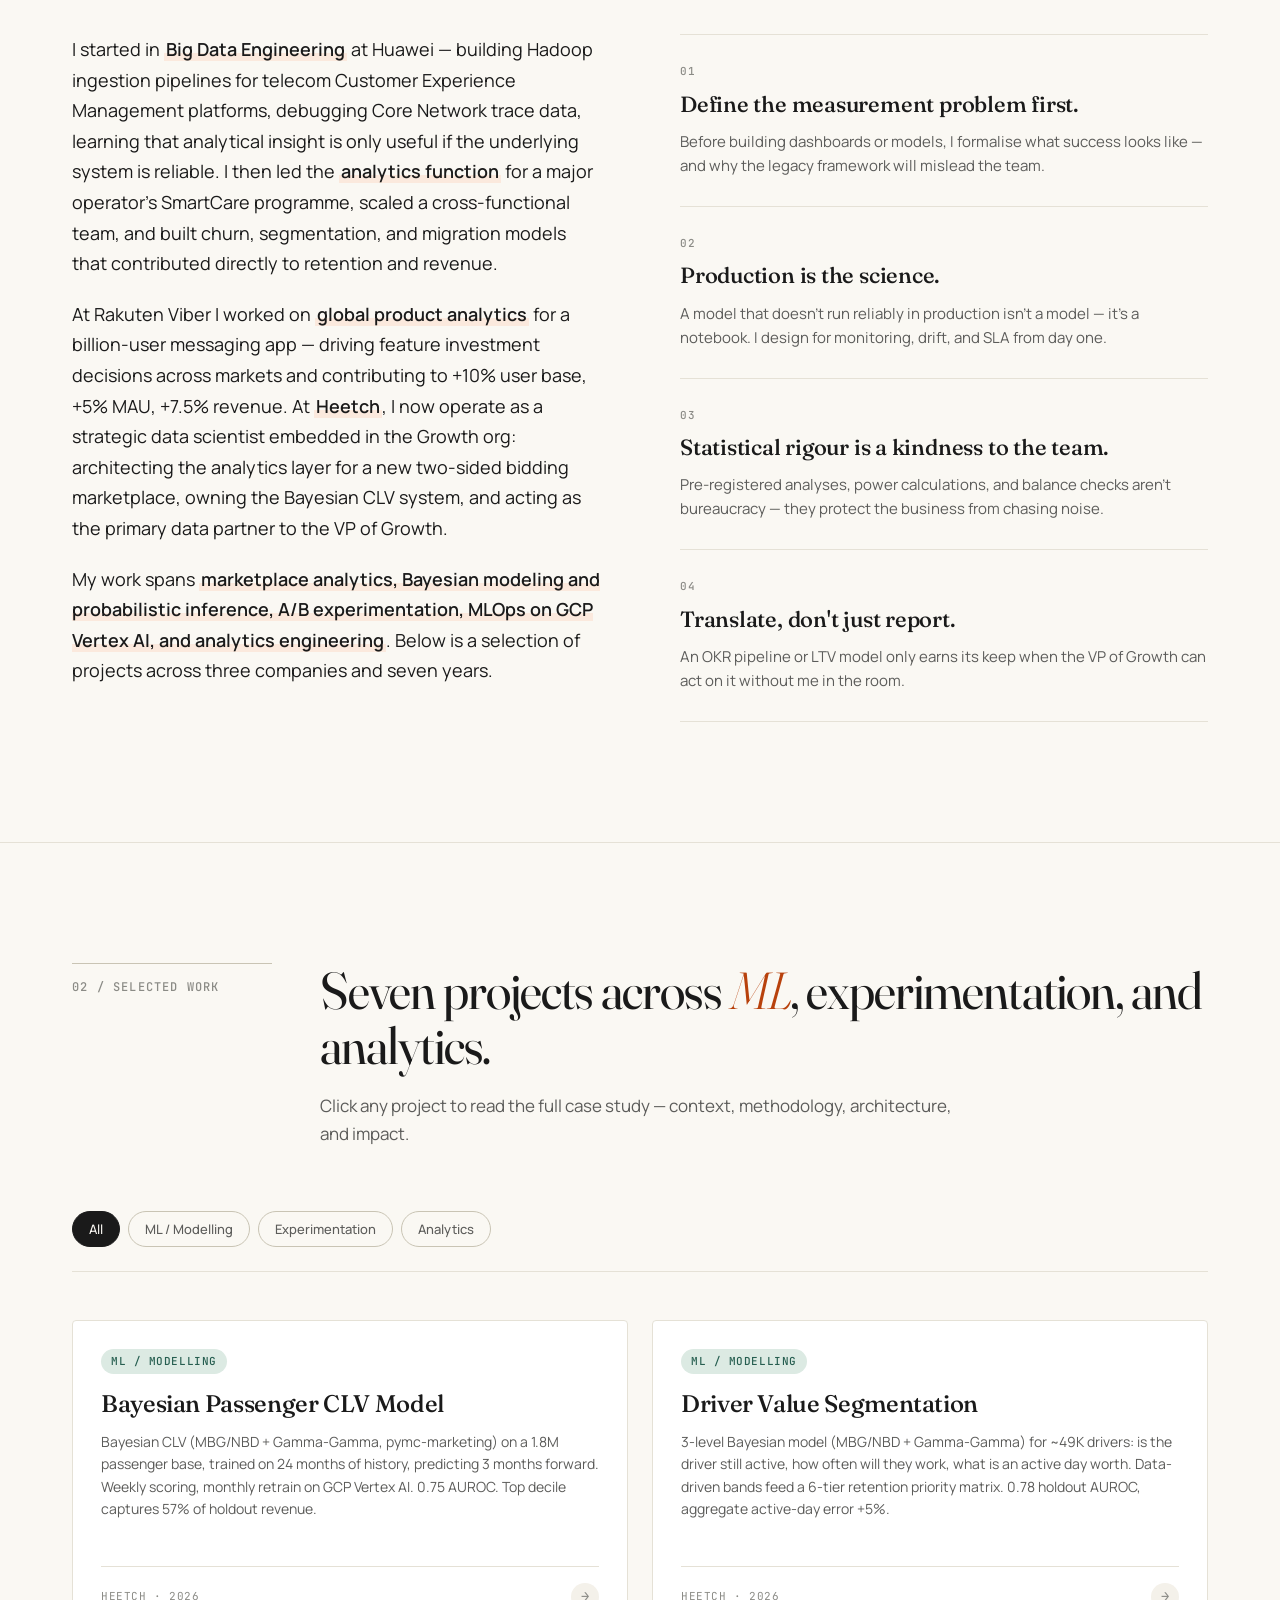
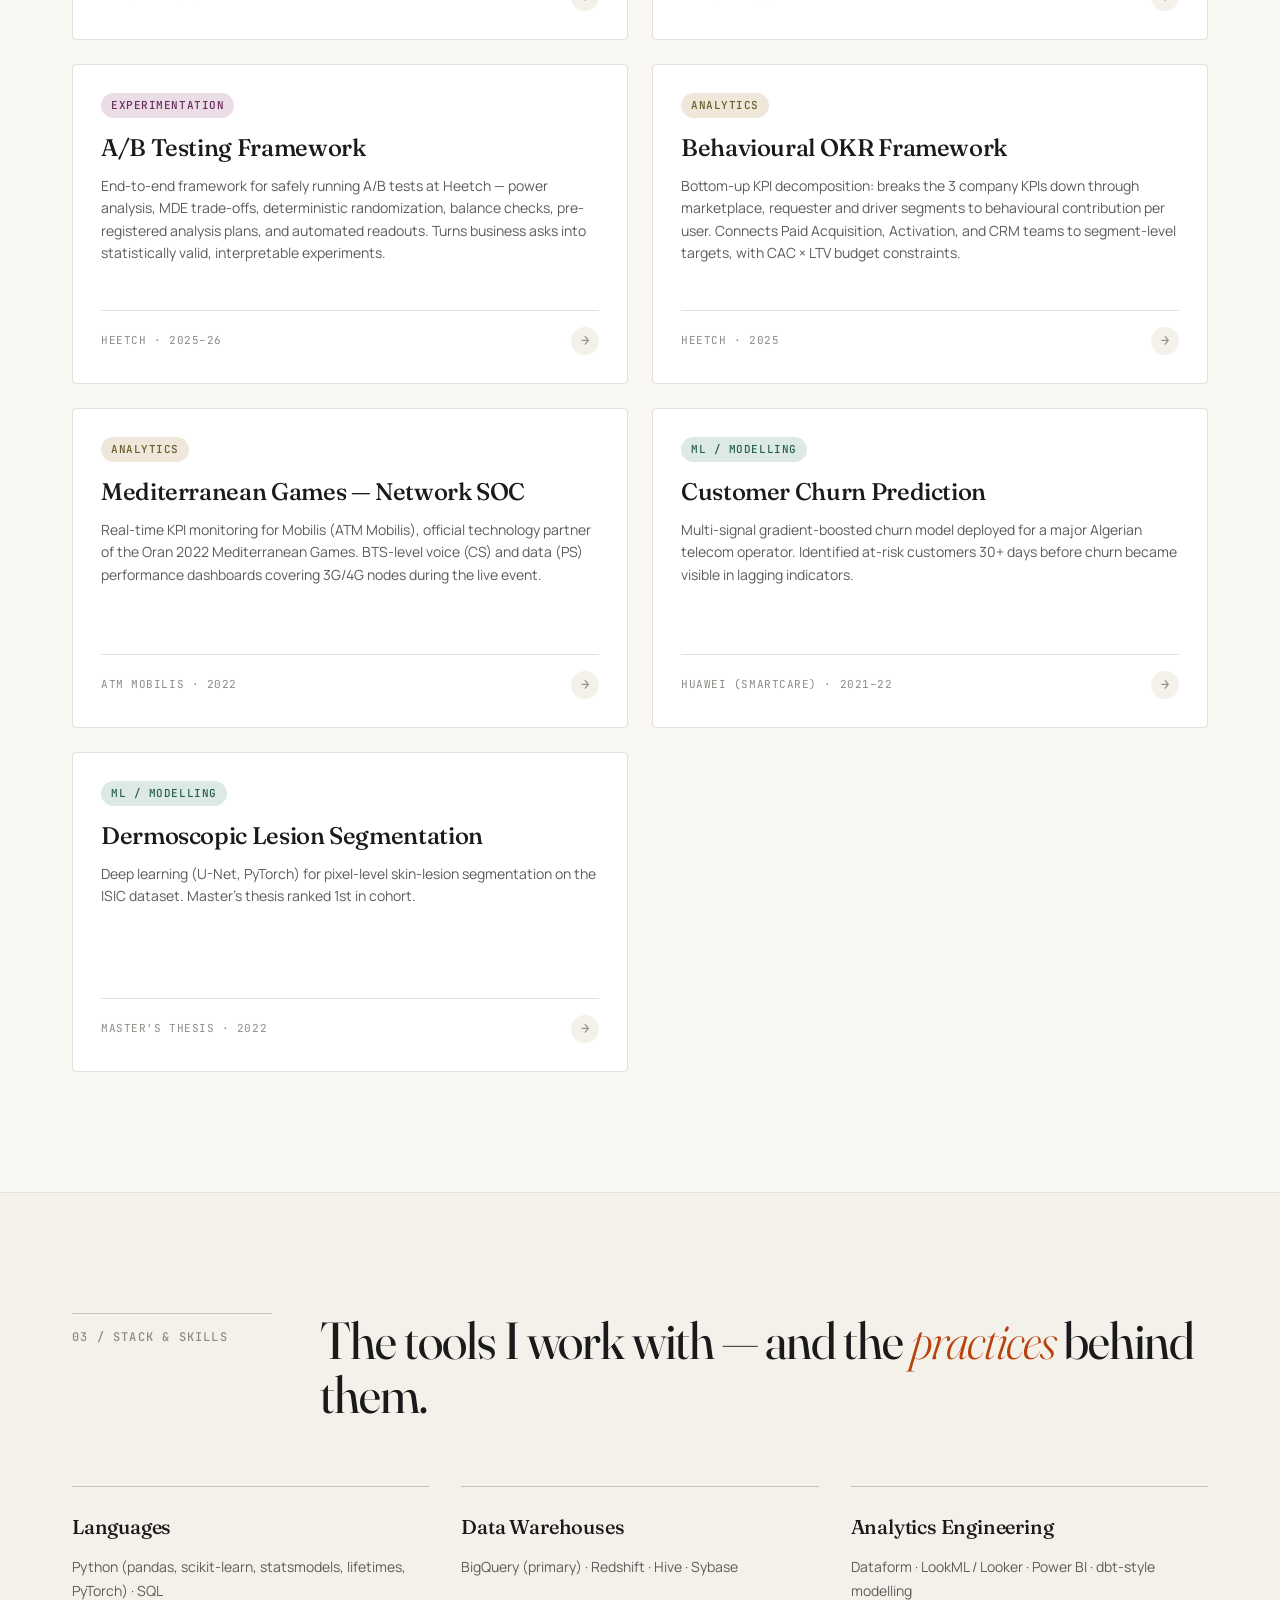
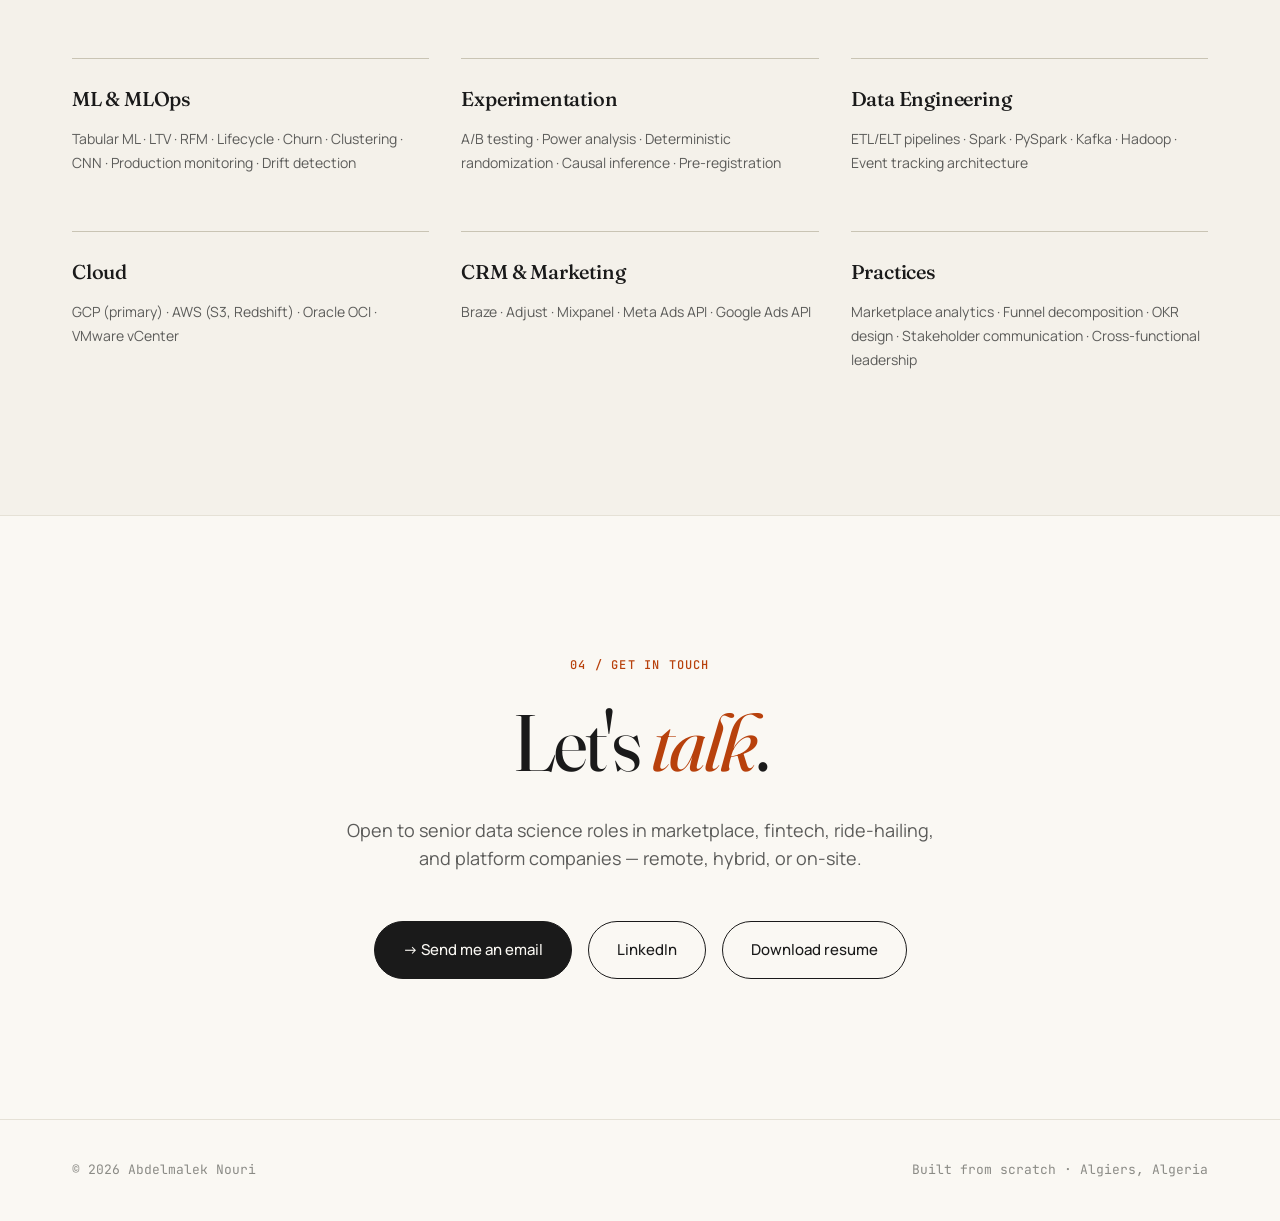
==== commit 980f8306: "A/B-test agent: run open-source Qwen2.5 in-browser via WebLLM (no backend)" ====
--- a/index.html
+++ b/index.html
@@ -76,7 +76,7 @@
           A/B Test Architect <em style="font-style: italic; color: var(--accent); font-weight: 300;">— a working AI agent</em>
         </h2>
         <p style="font-size: 16px; color: var(--text-2); max-width: 640px; line-height: 1.6;">
-          An interactive Claude-powered agent that turns business questions into rigorous, pre-registered A/B test plans. Real statistical computation in the browser — power analysis, MDE, variance inflation — wrapped in a guided 6-stage dialogue. The methodology made executable.
+          An interactive agent powered by Qwen2.5 — an open-source LLM that runs entirely in your browser via WebGPU, with no backend and no API keys. Real statistical computation in the browser — power analysis, MDE, variance inflation — wrapped in a guided 6-stage dialogue. The methodology made executable.
         </p>
       </div>
       <a href="tools/abtest-agent.html" class="featured-agent-cta">
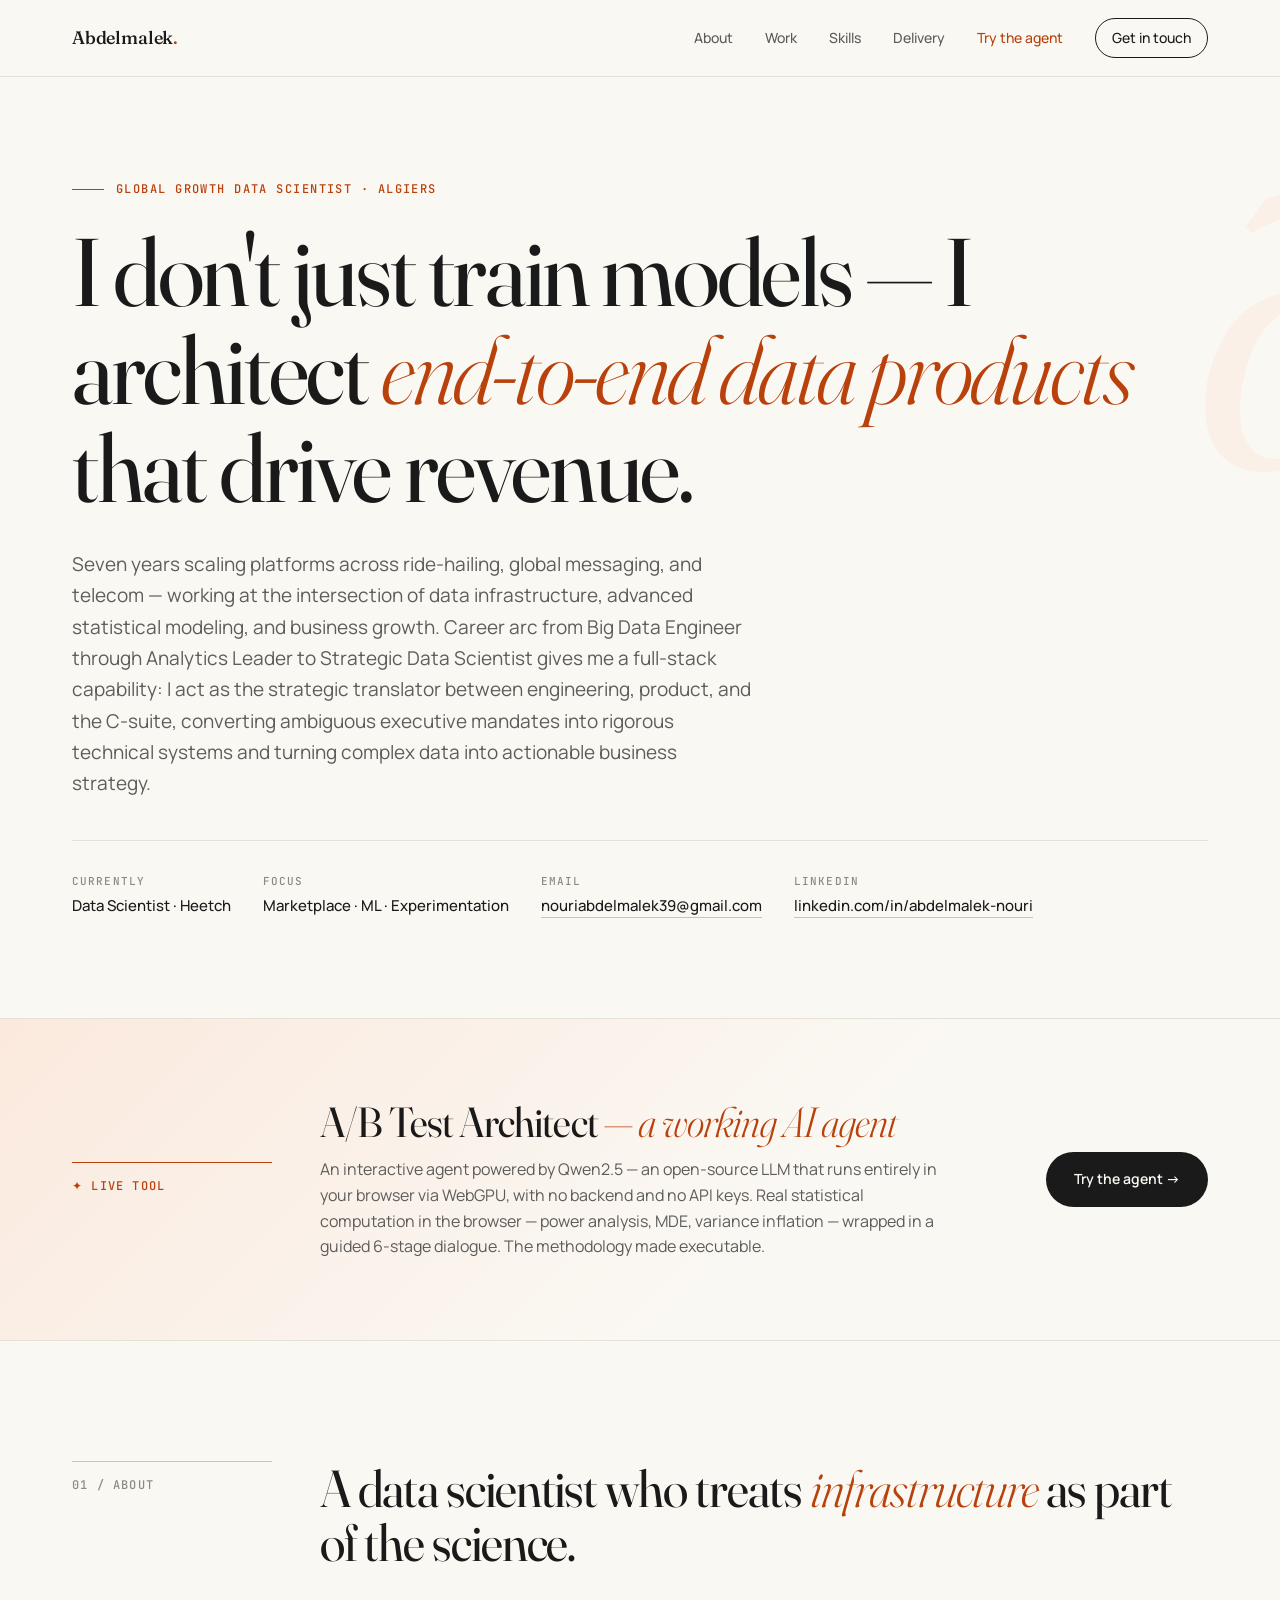
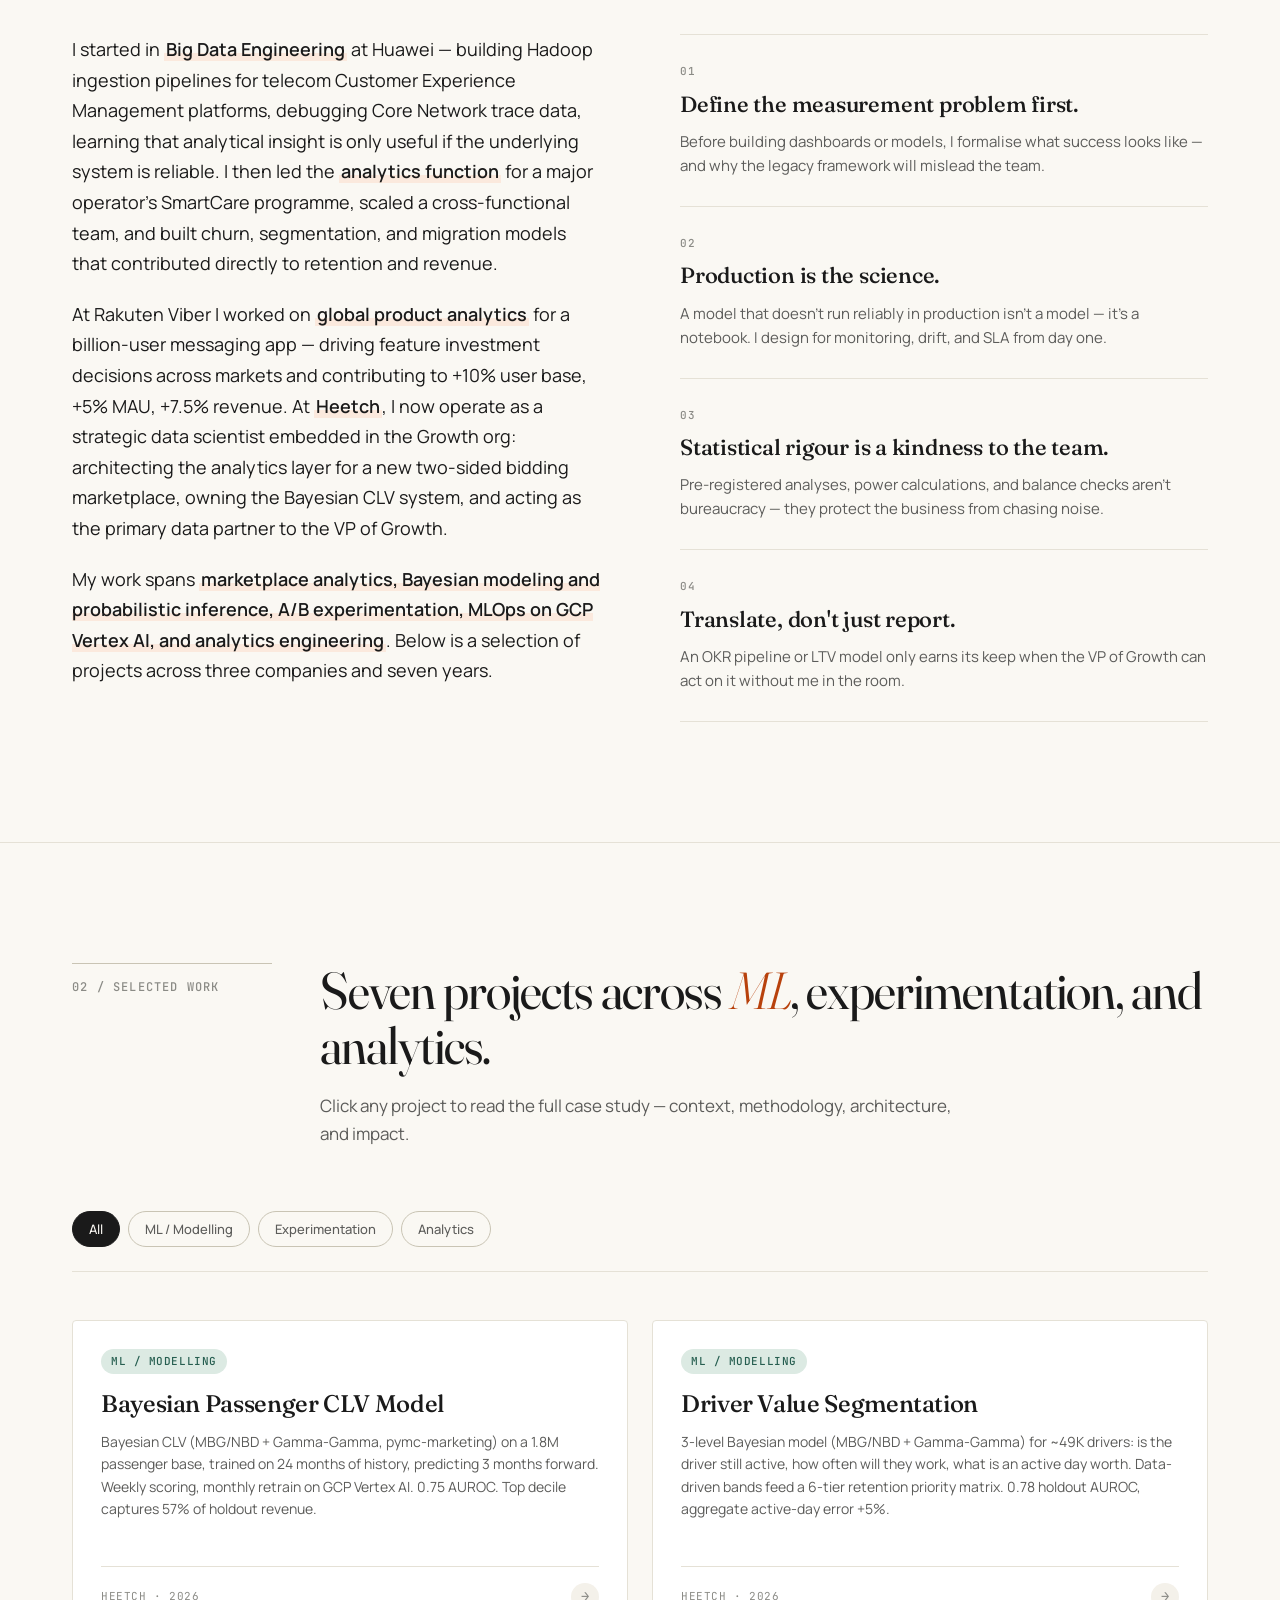
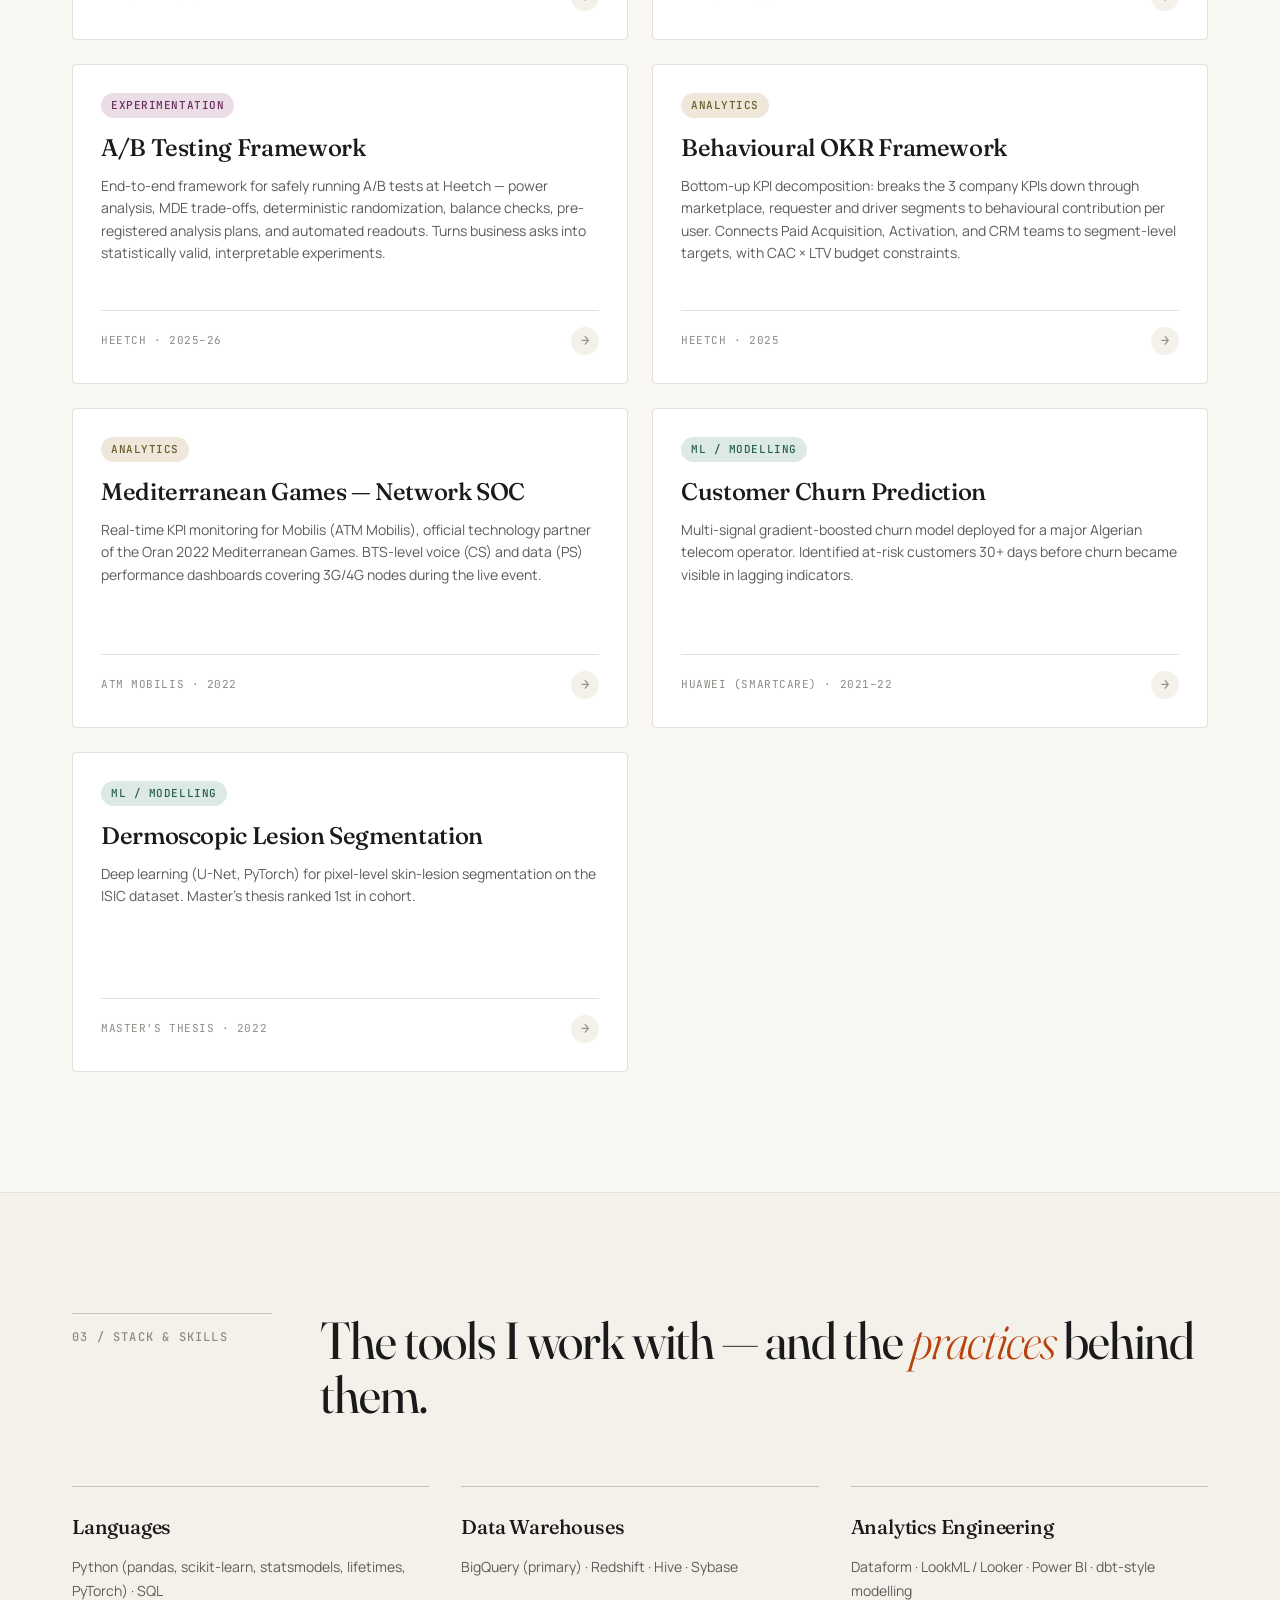
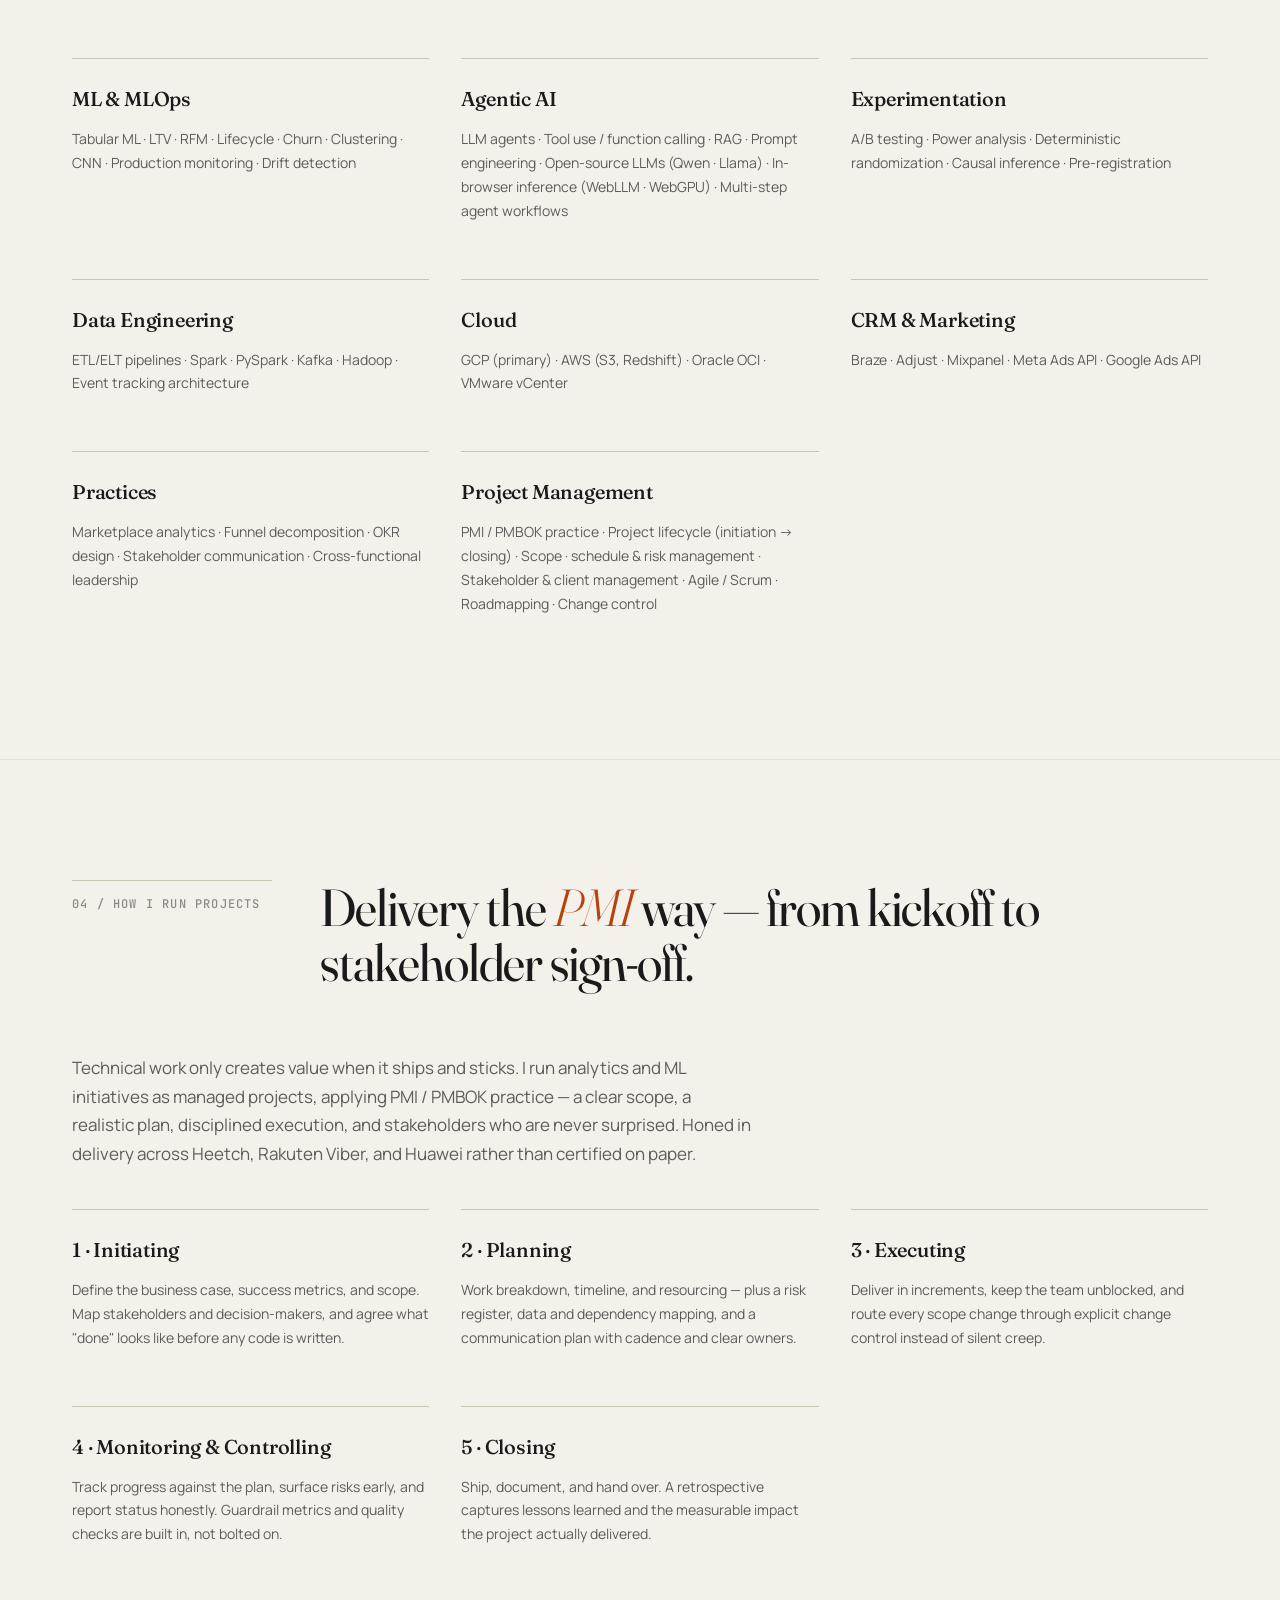
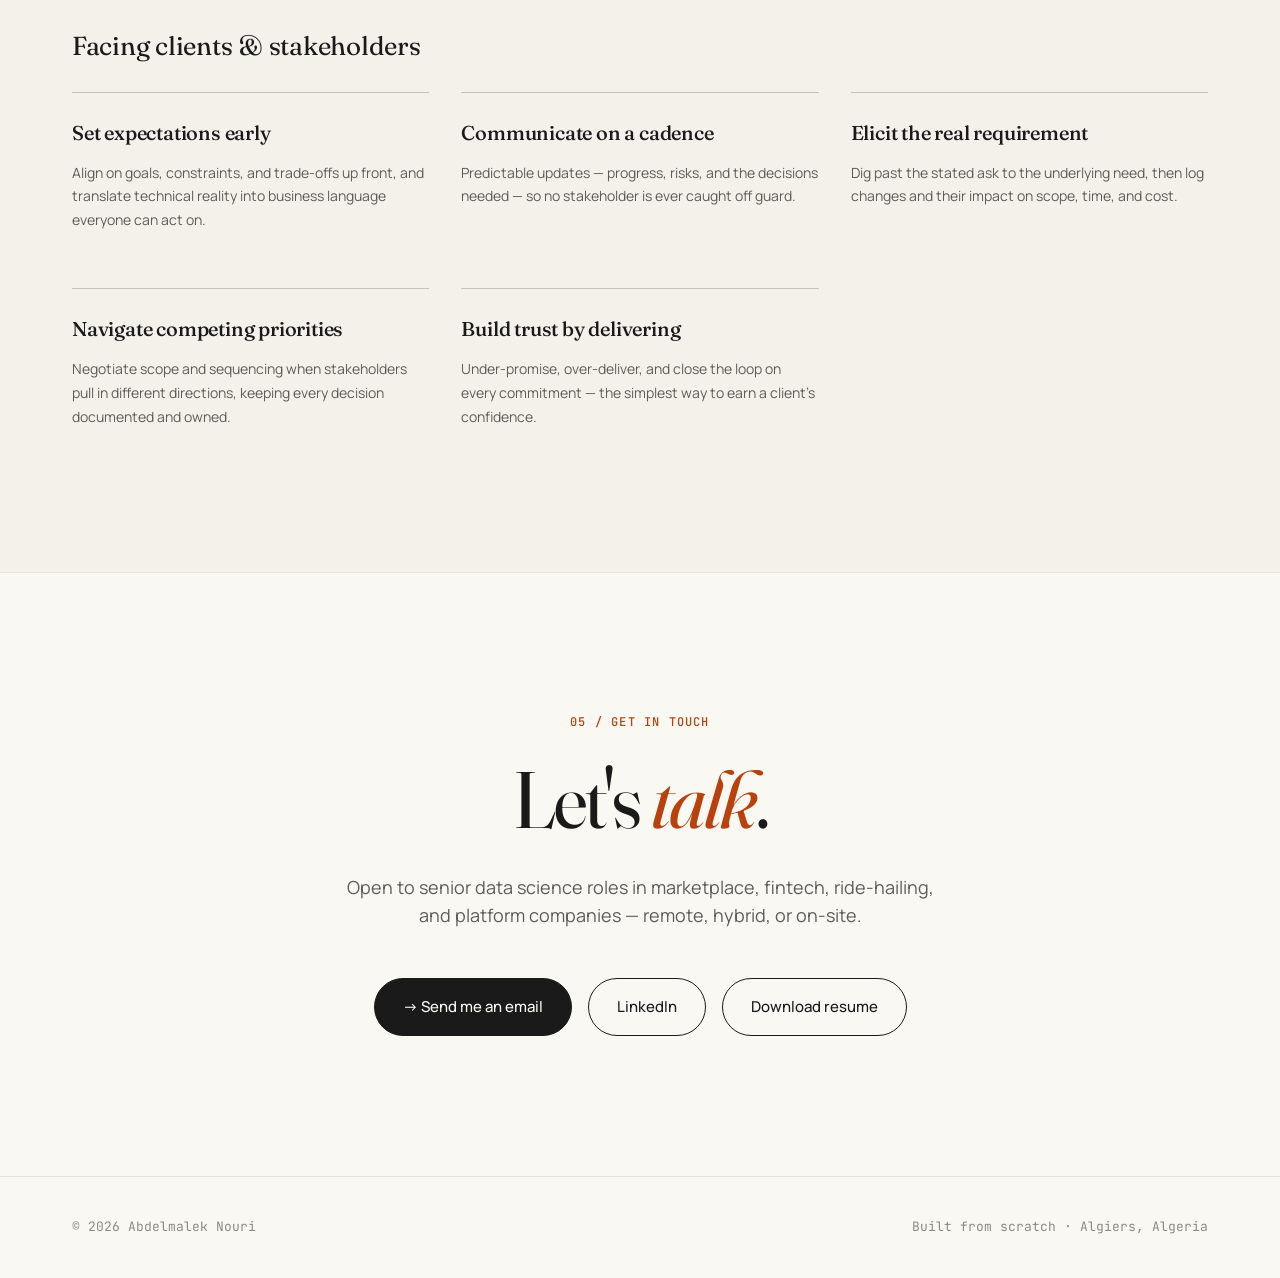
==== commit 20b33ab5: "Portfolio: add Agentic AI + Project Management skills and a PMI delivery section" ====
--- a/index.html
+++ b/index.html
@@ -20,6 +20,7 @@
       <a href="#about">About</a>
       <a href="#work">Work</a>
       <a href="#skills">Skills</a>
+      <a href="#delivery">Delivery</a>
       <a href="tools/abtest-agent.html" style="color: var(--accent);">Try the agent</a>
       <a href="#contact" class="nav-cta">Get in touch</a>
     </div>
@@ -324,6 +325,10 @@
         <div class="skill-cat-list">Tabular ML · LTV · RFM · Lifecycle · Churn · Clustering · CNN · Production monitoring · Drift detection</div>
       </div>
       <div class="skill-cat">
+        <div class="skill-cat-title">Agentic AI</div>
+        <div class="skill-cat-list">LLM agents · Tool use / function calling · RAG · Prompt engineering · Open-source LLMs (Qwen · Llama) · In-browser inference (WebLLM · WebGPU) · Multi-step agent workflows</div>
+      </div>
+      <div class="skill-cat">
         <div class="skill-cat-title">Experimentation</div>
         <div class="skill-cat-list">A/B testing · Power analysis · Deterministic randomization · Causal inference · Pre-registration</div>
       </div>
@@ -342,6 +347,74 @@
       <div class="skill-cat">
         <div class="skill-cat-title">Practices</div>
         <div class="skill-cat-list">Marketplace analytics · Funnel decomposition · OKR design · Stakeholder communication · Cross-functional leadership</div>
+      </div>
+      <div class="skill-cat">
+        <div class="skill-cat-title">Project Management</div>
+        <div class="skill-cat-list">PMI / PMBOK practice · Project lifecycle (initiation → closing) · Scope · schedule &amp; risk management · Stakeholder &amp; client management · Agile / Scrum · Roadmapping · Change control</div>
+      </div>
+    </div>
+  </div>
+</section>
+
+<!-- How I Run Projects -->
+<section class="skills" id="delivery">
+  <div class="container">
+    <div class="section-head">
+      <div class="section-num">04 / How I Run Projects</div>
+      <div>
+        <h2 class="section-title">Delivery the <em>PMI</em> way — from kickoff to stakeholder sign-off.</h2>
+      </div>
+    </div>
+
+    <p style="font-size: 17px; color: var(--text-2); max-width: 680px; line-height: 1.7; margin-bottom: 40px;">
+      Technical work only creates value when it ships and sticks. I run analytics and ML initiatives as managed projects, applying PMI / PMBOK practice — a clear scope, a realistic plan, disciplined execution, and stakeholders who are never surprised. Honed in delivery across Heetch, Rakuten Viber, and Huawei rather than certified on paper.
+    </p>
+
+    <div class="skills-grid">
+      <div class="skill-cat">
+        <div class="skill-cat-title">1 · Initiating</div>
+        <div class="skill-cat-list">Define the business case, success metrics, and scope. Map stakeholders and decision-makers, and agree what "done" looks like before any code is written.</div>
+      </div>
+      <div class="skill-cat">
+        <div class="skill-cat-title">2 · Planning</div>
+        <div class="skill-cat-list">Work breakdown, timeline, and resourcing — plus a risk register, data and dependency mapping, and a communication plan with cadence and clear owners.</div>
+      </div>
+      <div class="skill-cat">
+        <div class="skill-cat-title">3 · Executing</div>
+        <div class="skill-cat-list">Deliver in increments, keep the team unblocked, and route every scope change through explicit change control instead of silent creep.</div>
+      </div>
+      <div class="skill-cat">
+        <div class="skill-cat-title">4 · Monitoring &amp; Controlling</div>
+        <div class="skill-cat-list">Track progress against the plan, surface risks early, and report status honestly. Guardrail metrics and quality checks are built in, not bolted on.</div>
+      </div>
+      <div class="skill-cat">
+        <div class="skill-cat-title">5 · Closing</div>
+        <div class="skill-cat-list">Ship, document, and hand over. A retrospective captures lessons learned and the measurable impact the project actually delivered.</div>
+      </div>
+    </div>
+
+    <h3 style="font-family: var(--display); font-weight: 400; font-size: clamp(20px, 2.5vw, 26px); letter-spacing: -0.01em; margin: 56px 0 24px;">Facing clients &amp; stakeholders</h3>
+
+    <div class="skills-grid">
+      <div class="skill-cat">
+        <div class="skill-cat-title">Set expectations early</div>
+        <div class="skill-cat-list">Align on goals, constraints, and trade-offs up front, and translate technical reality into business language everyone can act on.</div>
+      </div>
+      <div class="skill-cat">
+        <div class="skill-cat-title">Communicate on a cadence</div>
+        <div class="skill-cat-list">Predictable updates — progress, risks, and the decisions needed — so no stakeholder is ever caught off guard.</div>
+      </div>
+      <div class="skill-cat">
+        <div class="skill-cat-title">Elicit the real requirement</div>
+        <div class="skill-cat-list">Dig past the stated ask to the underlying need, then log changes and their impact on scope, time, and cost.</div>
+      </div>
+      <div class="skill-cat">
+        <div class="skill-cat-title">Navigate competing priorities</div>
+        <div class="skill-cat-list">Negotiate scope and sequencing when stakeholders pull in different directions, keeping every decision documented and owned.</div>
+      </div>
+      <div class="skill-cat">
+        <div class="skill-cat-title">Build trust by delivering</div>
+        <div class="skill-cat-list">Under-promise, over-deliver, and close the loop on every commitment — the simplest way to earn a client's confidence.</div>
       </div>
     </div>
   </div>
@@ -350,7 +423,7 @@
 <!-- Contact -->
 <section class="contact" id="contact">
   <div class="container-narrow">
-    <div class="contact-eyebrow">04 / Get in touch</div>
+    <div class="contact-eyebrow">05 / Get in touch</div>
     <h2 class="contact-title">Let's <em>talk</em>.</h2>
     <p style="font-size: 18px; color: var(--text-2); max-width: 600px; margin: 0 auto 48px;">
       Open to senior data science roles in marketplace, fintech, ride-hailing, and platform companies — remote, hybrid, or on-site.
